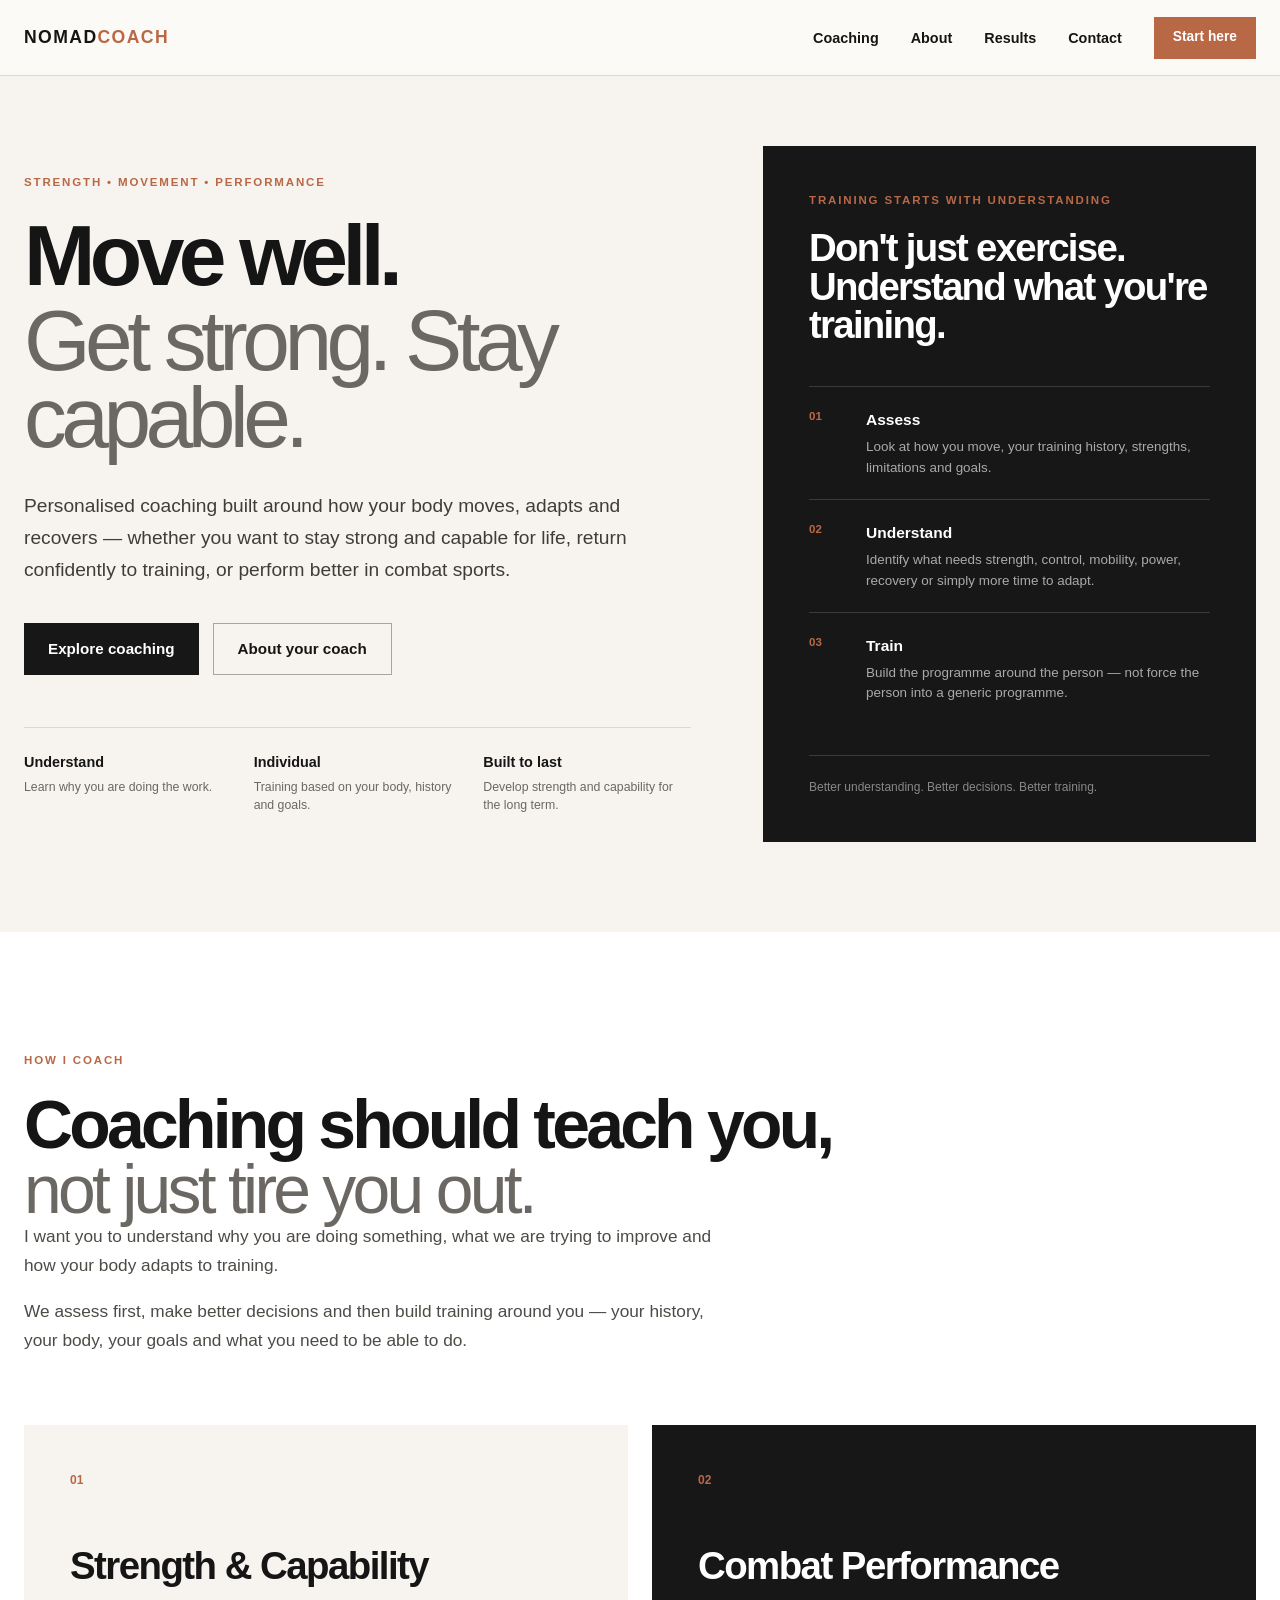
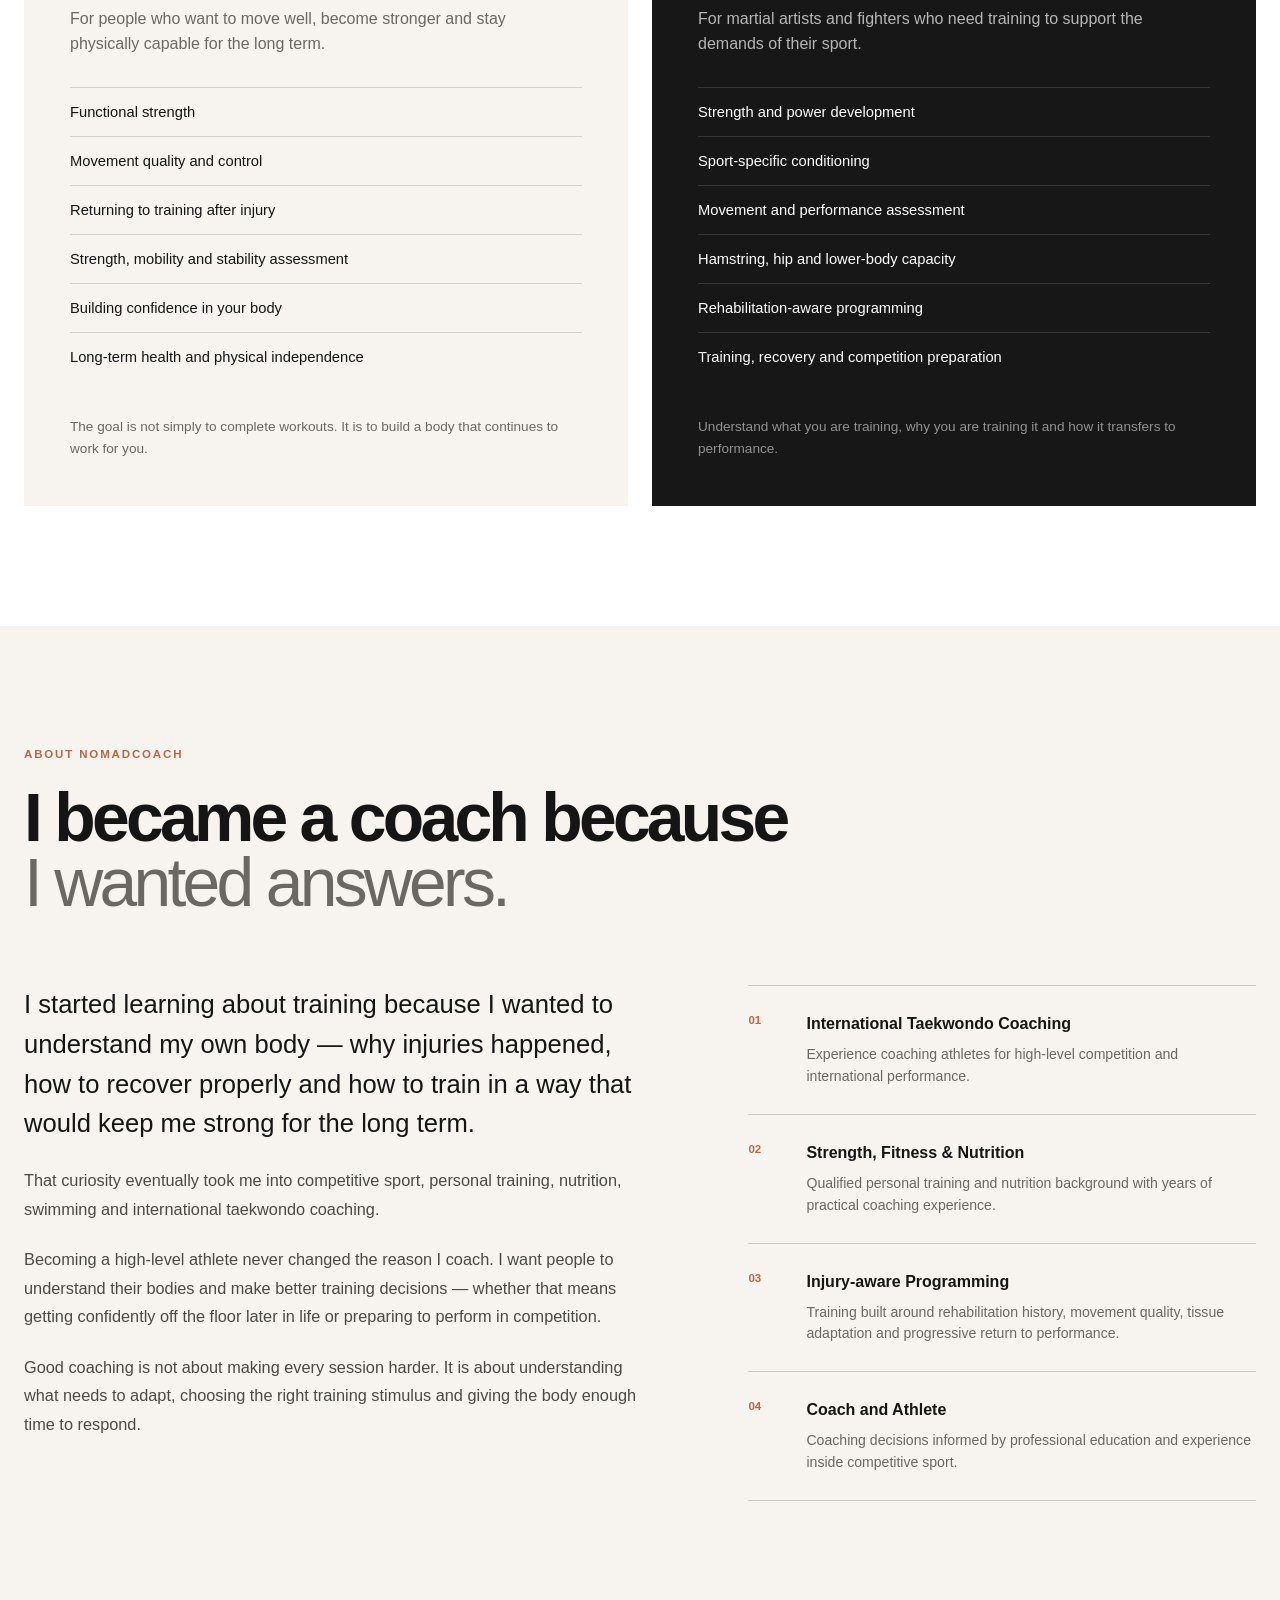
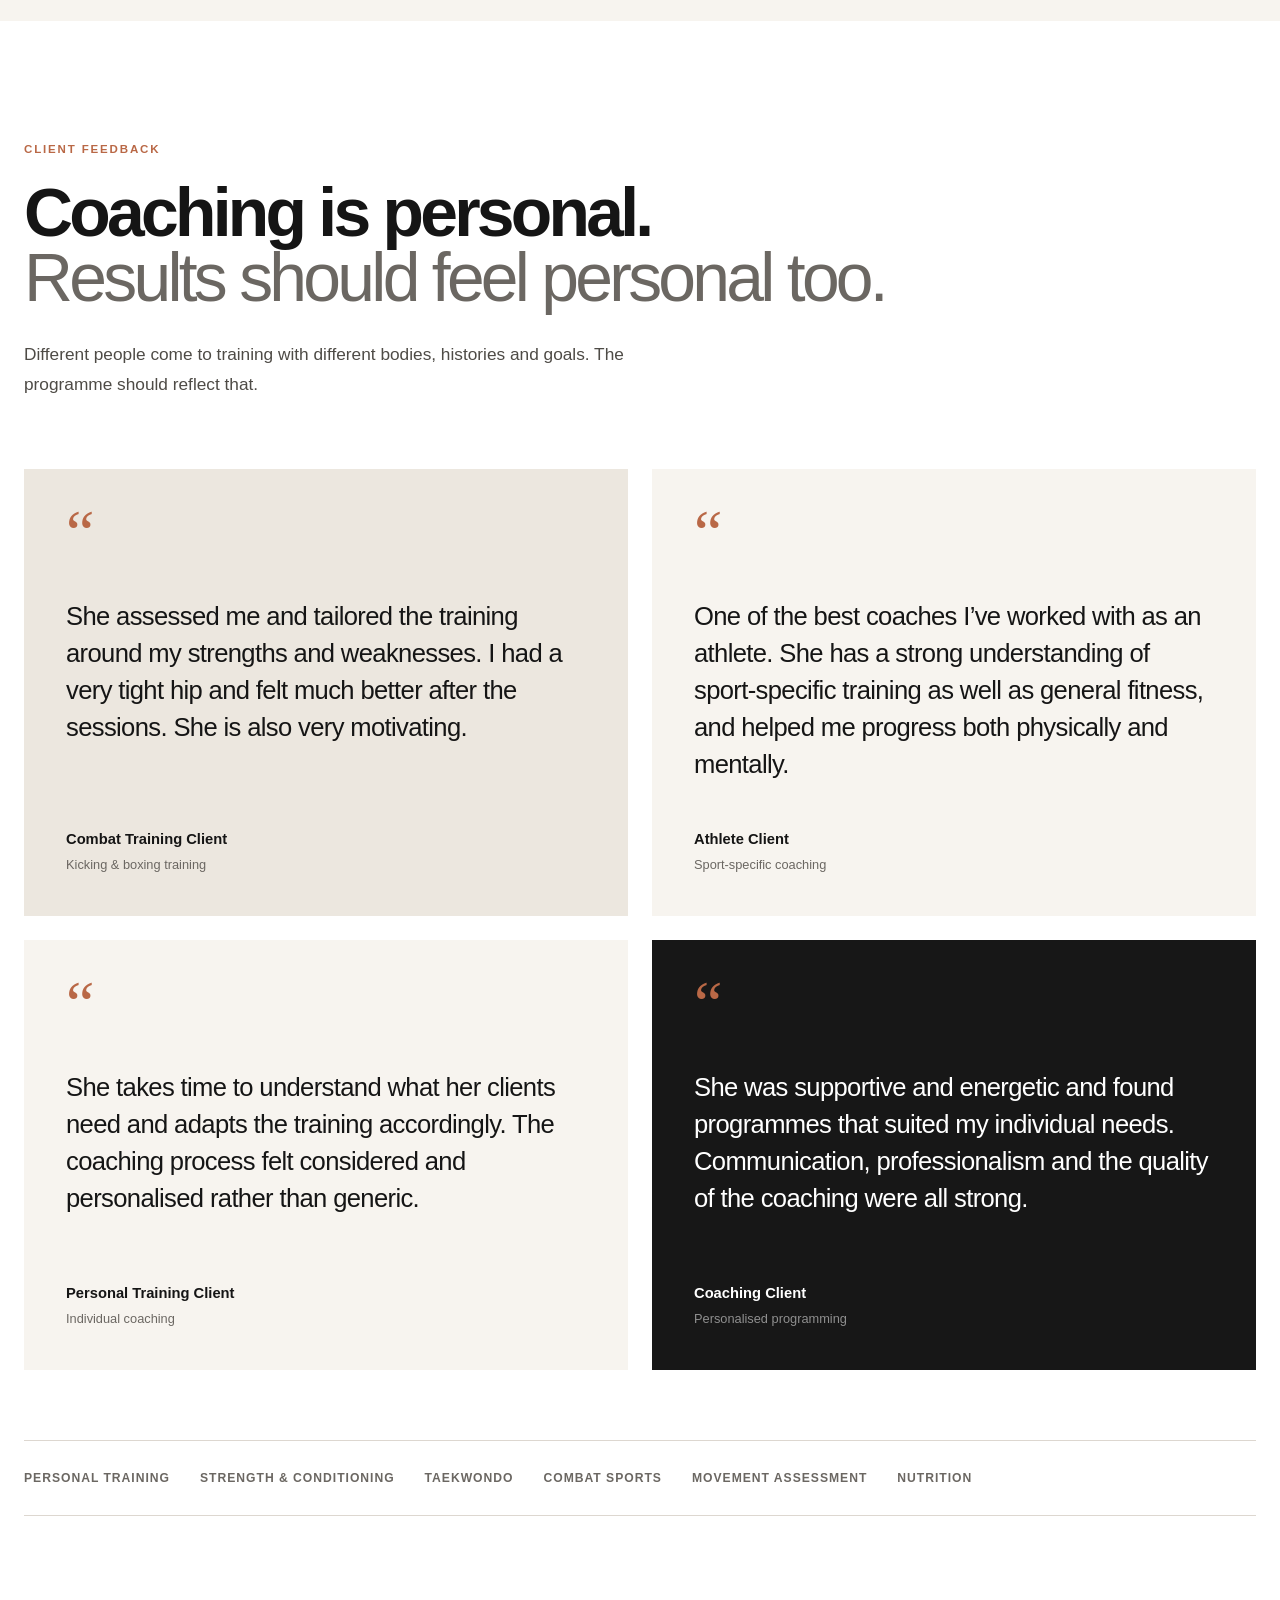
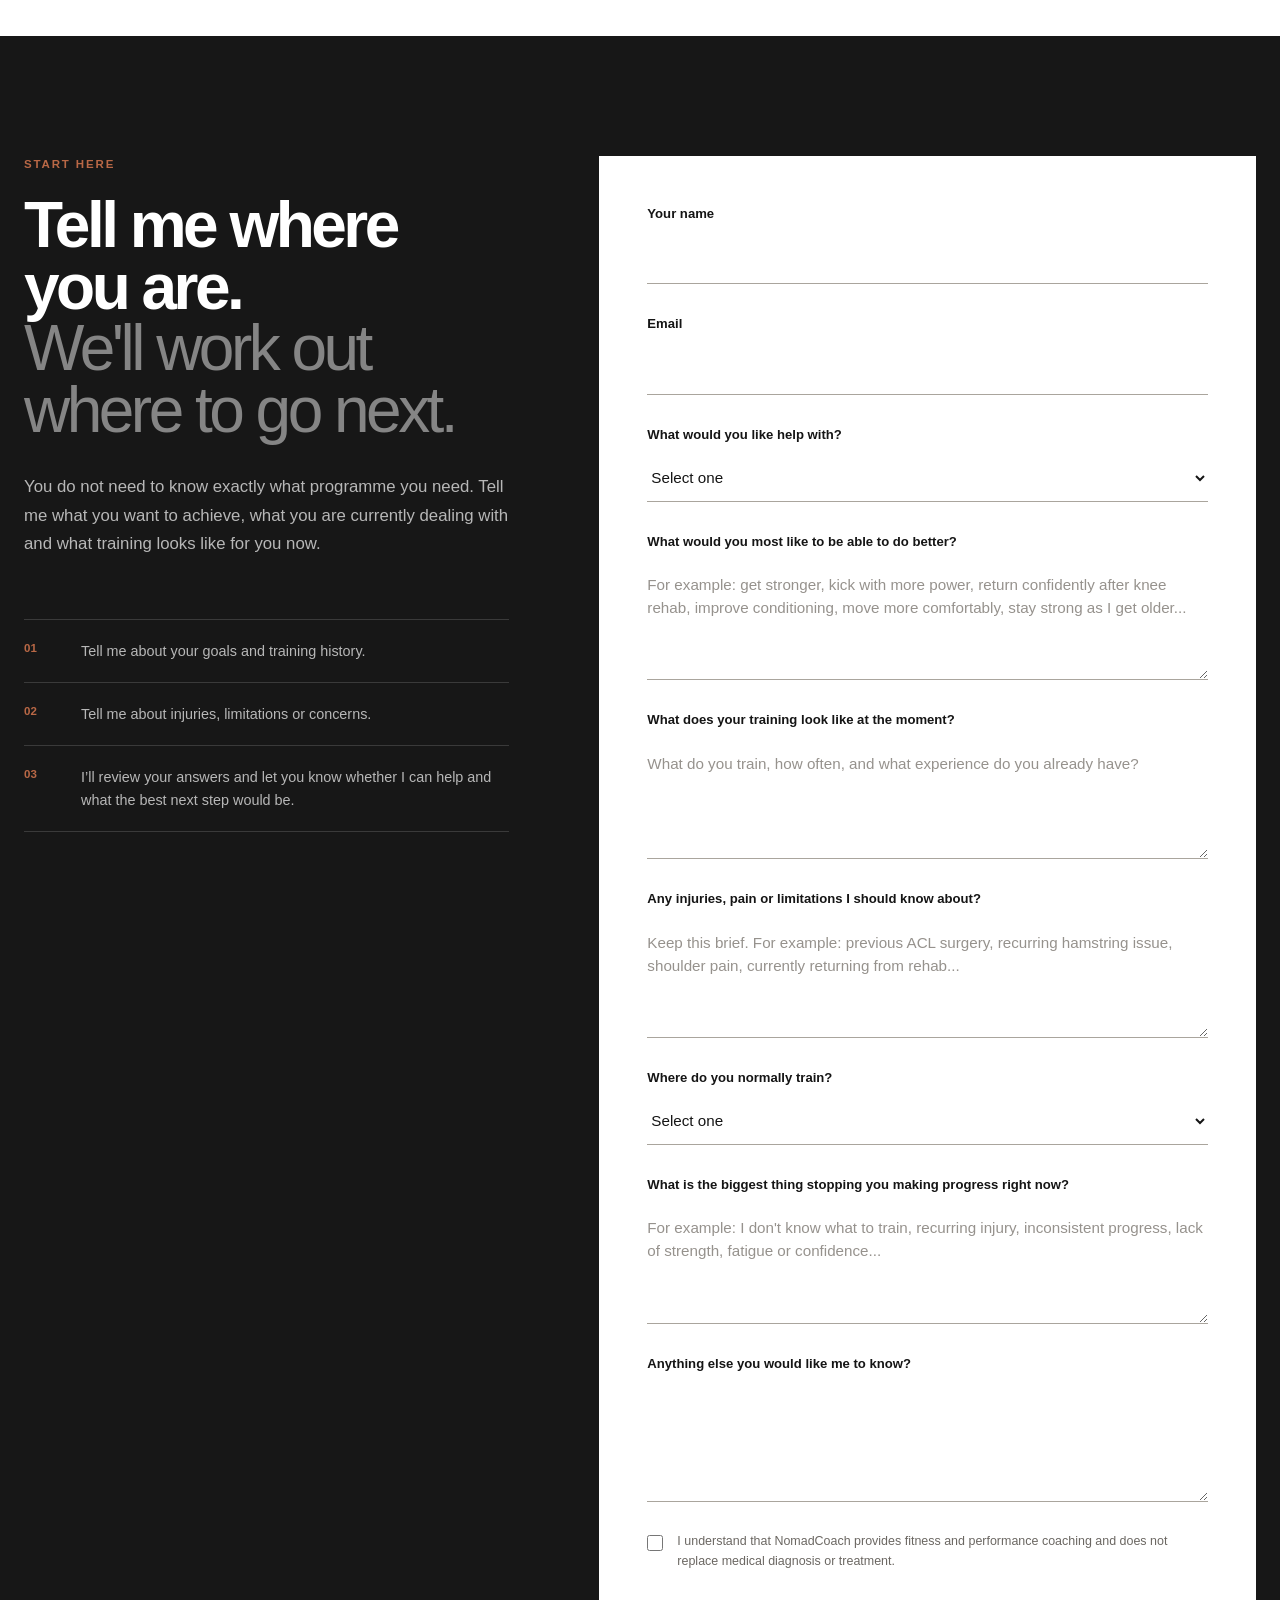
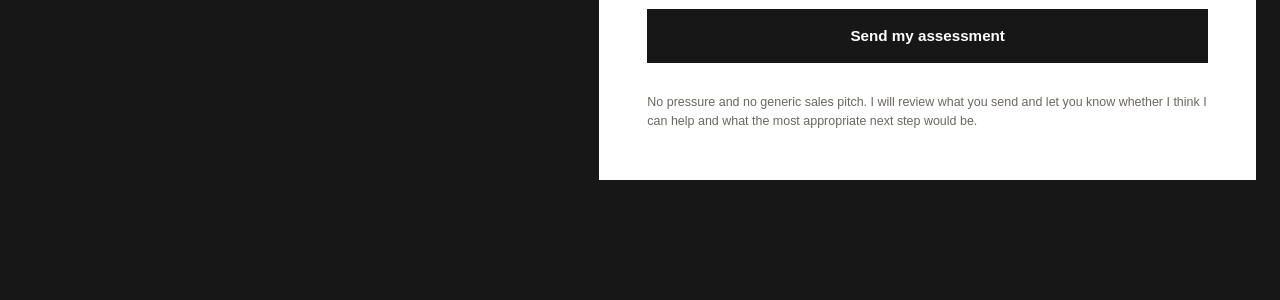
==== index.html @ 5a4c5561 "Update index.html" ====
<!DOCTYPE html>
<html lang="en">

<head>
  <meta charset="UTF-8">

  <meta
    name="viewport"
    content="width=device-width, initial-scale=1.0"
  >

  <title>
    NomadCoach | Strength, Movement & Performance Coaching
  </title>

  <meta
    name="description"
    content="Personalised strength, movement and performance coaching for long-term physical capability, return to training and combat-sport performance."
  >

 <link rel="stylesheet" href="./style.css?v=7">
</head>


<body>

  <!-- ========================================
       HEADER
  ========================================= -->

  <header class="site-header">

  <a class="logo" href="#">
    NOMAD<span>COACH</span>
  </a>

  <nav class="desktop-nav" id="site-nav">
    <a href="#coaching">Coaching</a>
    <a href="#about">About</a>
    <a href="#results">Results</a>
    <a href="#contact">Contact</a>
  </nav>

  <button
    class="mobile-menu-button"
    type="button"
    aria-label="Open navigation"
    aria-expanded="false"
    aria-controls="site-nav"
  >
    <span></span>
    <span></span>
    <span></span>
  </button>

  <a class="header-cta" href="#contact">
    Start here
  </a>

</header>


  <main>

    <!-- ========================================
         HERO
    ========================================= -->

    <section class="hero">

      <div class="hero-copy">

        <p class="eyebrow">
          STRENGTH • MOVEMENT • PERFORMANCE
        </p>

        <h1>
          Move well.
          <span>Get strong. Stay capable.</span>
        </h1>

        <p class="hero-text">
          Personalised coaching built around how your body moves,
          adapts and recovers — whether you want to stay strong and
          capable for life, return confidently to training, or perform
          better in combat sports.
        </p>

        <div class="hero-buttons">

          <a
            class="button primary"
            href="#coaching"
          >
            Explore coaching
          </a>

          <a
            class="button secondary"
            href="#about"
          >
            About your coach
          </a>

        </div>


        <div class="hero-proof">

          <div>
            <strong>Understand</strong>
            <span>Learn why you are doing the work.</span>
          </div>

          <div>
            <strong>Individual</strong>
            <span>Training based on your body, history and goals.</span>
          </div>

          <div>
            <strong>Built to last</strong>
            <span>Develop strength and capability for the long term.</span>
          </div>

        </div>

      </div>


      <aside class="hero-panel">

        <p class="panel-label">
          TRAINING STARTS WITH UNDERSTANDING
        </p>

        <h2>
          Don't just exercise.
          Understand what you're training.
        </h2>


        <div class="system-item">

          <span>01</span>

          <div>
            <strong>Assess</strong>

            <p>
              Look at how you move, your training history,
              strengths, limitations and goals.
            </p>
          </div>

        </div>


        <div class="system-item">

          <span>02</span>

          <div>
            <strong>Understand</strong>

            <p>
              Identify what needs strength, control, mobility,
              power, recovery or simply more time to adapt.
            </p>
          </div>

        </div>


        <div class="system-item">

          <span>03</span>

          <div>
            <strong>Train</strong>

            <p>
              Build the programme around the person —
              not force the person into a generic programme.
            </p>
          </div>

        </div>


        <div class="panel-footer">
          Better understanding. Better decisions. Better training.
        </div>

      </aside>

    </section>


    <!-- ========================================
         COACHING
    ========================================= -->

    <section
      class="coaching-section"
      id="coaching"
    >

      <div class="section-intro">

        <p class="section-label">
          HOW I COACH
        </p>

        <h2>
          Coaching should teach you,
          <span>not just tire you out.</span>
        </h2>

        <p>
          I want you to understand why you are doing something,
          what we are trying to improve and how your body adapts
          to training.
        </p>

        <p>
          We assess first, make better decisions and then build
          training around you — your history, your body, your
          goals and what you need to be able to do.
        </p>

      </div>


      <div class="coaching-paths">

        <!-- Strength & Capability -->

        <article class="coaching-card">

          <p class="card-number">
            01
          </p>

          <h3>
            Strength & Capability
          </h3>

          <p class="card-intro">
            For people who want to move well, become stronger
            and stay physically capable for the long term.
          </p>

          <ul>
            <li>Functional strength</li>
            <li>Movement quality and control</li>
            <li>Returning to training after injury</li>
            <li>Strength, mobility and stability assessment</li>
            <li>Building confidence in your body</li>
            <li>Long-term health and physical independence</li>
          </ul>

          <p class="card-note">
            The goal is not simply to complete workouts.
            It is to build a body that continues to work for you.
          </p>

        </article>


        <!-- Combat Performance -->

        <article class="coaching-card coaching-card-dark">

          <p class="card-number">
            02
          </p>

          <h3>
            Combat Performance
          </h3>

          <p class="card-intro">
            For martial artists and fighters who need training
            to support the demands of their sport.
          </p>

          <ul>
            <li>Strength and power development</li>
            <li>Sport-specific conditioning</li>
            <li>Movement and performance assessment</li>
            <li>Hamstring, hip and lower-body capacity</li>
            <li>Rehabilitation-aware programming</li>
            <li>Training, recovery and competition preparation</li>
          </ul>

          <p class="card-note">
            Understand what you are training, why you are
            training it and how it transfers to performance.
          </p>

        </article>

      </div>

    </section>


    <!-- ========================================
         ABOUT
    ========================================= -->

    <section
      class="about-section"
      id="about"
    >

      <div class="about-heading">

        <p class="section-label">
          ABOUT NOMADCOACH
        </p>

        <h2>
          I became a coach because
          <span>I wanted answers.</span>
        </h2>

      </div>


      <div class="about-grid">

        <div class="about-story">

          <p class="about-lead">
            I started learning about training because I wanted
            to understand my own body — why injuries happened,
            how to recover properly and how to train in a way
            that would keep me strong for the long term.
          </p>

          <p>
            That curiosity eventually took me into competitive
            sport, personal training, nutrition, swimming and
            international taekwondo coaching.
          </p>

          <p>
            Becoming a high-level athlete never changed the
            reason I coach. I want people to understand their
            bodies and make better training decisions — whether
            that means getting confidently off the floor later
            in life or preparing to perform in competition.
          </p>

          <p>
            Good coaching is not about making every session
            harder. It is about understanding what needs to
            adapt, choosing the right training stimulus and
            giving the body enough time to respond.
          </p>

        </div>


        <div class="credibility">

          <div class="credential">

            <span>01</span>

            <div>
              <strong>International Taekwondo Coaching</strong>

              <p>
                Experience coaching athletes for high-level
                competition and international performance.
              </p>
            </div>

          </div>


          <div class="credential">

            <span>02</span>

            <div>
              <strong>Strength, Fitness & Nutrition</strong>

              <p>
                Qualified personal training and nutrition
                background with years of practical coaching
                experience.
              </p>
            </div>

          </div>


          <div class="credential">

            <span>03</span>

            <div>
              <strong>Injury-aware Programming</strong>

              <p>
                Training built around rehabilitation history,
                movement quality, tissue adaptation and
                progressive return to performance.
              </p>
            </div>

          </div>


          <div class="credential">

            <span>04</span>

            <div>
              <strong>Coach and Athlete</strong>

              <p>
                Coaching decisions informed by professional
                education and experience inside competitive
                sport.
              </p>
            </div>

          </div>

        </div>

      </div>

    </section>


    <!-- ========================================
         RESULTS
    ========================================= -->

    <section
      class="results-section"
      id="results"
    >

      <div class="results-heading">

        <p class="section-label">
          CLIENT FEEDBACK
        </p>

        <h2>
          Coaching is personal.
          <span>Results should feel personal too.</span>
        </h2>

        <p class="results-intro">
          Different people come to training with different bodies,
          histories and goals. The programme should reflect that.
        </p>

      </div>


      <div class="testimonial-grid">

        <article class="testimonial-card testimonial-featured">

          <div class="testimonial-mark">
            “
          </div>

          <blockquote>
            She assessed me and tailored the training around my
            strengths and weaknesses. I had a very tight hip and
            felt much better after the sessions. She is also very
            motivating.
          </blockquote>

          <div class="testimonial-meta">
            <strong>Combat Training Client</strong>
            <span>Kicking & boxing training</span>
          </div>

        </article>


        <article class="testimonial-card">

          <div class="testimonial-mark">
            “
          </div>

          <blockquote>
            One of the best coaches I’ve worked with as an athlete.
            She has a strong understanding of sport-specific training
            as well as general fitness, and helped me progress both
            physically and mentally.
          </blockquote>

          <div class="testimonial-meta">
            <strong>Athlete Client</strong>
            <span>Sport-specific coaching</span>
          </div>

        </article>


        <article class="testimonial-card">

          <div class="testimonial-mark">
            “
          </div>

          <blockquote>
            She takes time to understand what her clients need and
            adapts the training accordingly. The coaching process felt
            considered and personalised rather than generic.
          </blockquote>

          <div class="testimonial-meta">
            <strong>Personal Training Client</strong>
            <span>Individual coaching</span>
          </div>

        </article>


        <article class="testimonial-card testimonial-dark">

          <div class="testimonial-mark">
            “
          </div>

          <blockquote>
            She was supportive and energetic and found programmes
            that suited my individual needs. Communication,
            professionalism and the quality of the coaching were
            all strong.
          </blockquote>

          <div class="testimonial-meta">
            <strong>Coaching Client</strong>
            <span>Personalised programming</span>
          </div>

        </article>

      </div>


      <div class="experience-strip">
        <span>Personal Training</span>
        <span>Strength & Conditioning</span>
        <span>Taekwondo</span>
        <span>Combat Sports</span>
        <span>Movement Assessment</span>
        <span>Nutrition</span>
      </div>

    </section>


    <!-- ========================================
         START HERE / ASSESSMENT
    ========================================= -->

    <section
      class="contact-section"
      id="contact"
    >

      <!-- LEFT SIDE -->

      <div class="contact-intro">

        <p class="section-label">
          START HERE
        </p>

        <h2>
          Tell me where you are.
          <span>We'll work out where to go next.</span>
        </h2>

        <p class="contact-lead">
          You do not need to know exactly what programme you need.
          Tell me what you want to achieve, what you are currently
          dealing with and what training looks like for you now.
        </p>


        <div class="contact-points">

          <div>
            <span>01</span>

            <p>
              Tell me about your goals and training history.
            </p>
          </div>

          <div>
            <span>02</span>

            <p>
              Tell me about injuries, limitations or concerns.
            </p>
          </div>

          <div>
            <span>03</span>

            <p>
              I’ll review your answers and let you know whether
              I can help and what the best next step would be.
            </p>
          </div>

        </div>

      </div>


      <!-- RIGHT SIDE / FORM -->

      <div class="assessment-panel">

        <form
          class="assessment-form"
          action="https://formspree.io/f/xwlkendp"
          method="POST"
        >

         <input
  type="hidden"
  name="subject"
  value="New NomadCoach Coaching Enquiry"
>


          <div class="form-group">

            <label for="name">
              Your name
            </label>

            <input
              type="text"
              id="name"
              name="name"
              autocomplete="name"
              required
            >

          </div>


          <div class="form-group">

            <label for="email">
              Email
            </label>

            <input
              type="email"
              id="email"
              name="email"
              autocomplete="email"
              required
            >

          </div>


          <div class="form-group">

            <label for="coaching-type">
              What would you like help with?
            </label>

            <select
              id="coaching-type"
              name="coaching_type"
              required
            >

              <option
                value=""
                disabled
                selected
              >
                Select one
              </option>

              <option value="strength-capability">
                Strength, movement & long-term capability
              </option>

              <option value="return-to-training">
                Returning to training after injury
              </option>

              <option value="combat-performance">
                Combat-sport performance
              </option>

              <option value="strength-power-assessment">
                Strength / power / movement assessment
              </option>

              <option value="general-fitness">
                General fitness & conditioning
              </option>

              <option value="not-sure">
                I'm not sure yet
              </option>

            </select>

          </div>


          <div class="form-group">

            <label for="goal">
              What would you most like to be able to do better?
            </label>

            <textarea
              id="goal"
              name="main_goal"
              rows="4"
              placeholder="For example: get stronger, kick with more power, return confidently after knee rehab, improve conditioning, move more comfortably, stay strong as I get older..."
              required
            ></textarea>

          </div>


          <div class="form-group">

            <label for="training">
              What does your training look like at the moment?
            </label>

            <textarea
              id="training"
              name="current_training"
              rows="4"
              placeholder="What do you train, how often, and what experience do you already have?"
            ></textarea>

          </div>


          <div class="form-group">

            <label for="limitations">
              Any injuries, pain or limitations I should know about?
            </label>

            <textarea
              id="limitations"
              name="injuries_or_limitations"
              rows="4"
              placeholder="Keep this brief. For example: previous ACL surgery, recurring hamstring issue, shoulder pain, currently returning from rehab..."
            ></textarea>

          </div>


          <div class="form-group">

            <label for="equipment">
              Where do you normally train?
            </label>

            <select
              id="equipment"
              name="training_access"
            >

              <option
                value=""
                selected
              >
                Select one
              </option>

              <option value="full-gym">
                Full gym
              </option>

              <option value="home-equipment">
                Home with some equipment
              </option>

              <option value="minimal-equipment">
                Minimal equipment
              </option>

              <option value="martial-arts-gym">
                Martial arts / combat-sport gym
              </option>

              <option value="mixed">
                A mixture
              </option>

            </select>

          </div>


          <div class="form-group">

            <label for="challenge">
              What is the biggest thing stopping you making progress right now?
            </label>

            <textarea
              id="challenge"
              name="biggest_challenge"
              rows="4"
              placeholder="For example: I don't know what to train, recurring injury, inconsistent progress, lack of strength, fatigue or confidence..."
            ></textarea>

          </div>


          <div class="form-group">

            <label for="message">
              Anything else you would like me to know?
            </label>

            <textarea
              id="message"
              name="additional_information"
              rows="4"
            ></textarea>

          </div>


          <div class="form-consent">

            <input
              type="checkbox"
              id="consent"
              name="consent"
              value="yes"
              required
            >

            <label for="consent">
              I understand that NomadCoach provides fitness and
              performance coaching and does not replace medical
              diagnosis or treatment.
            </label>

          </div>


          <button
            class="form-submit"
            type="submit"
          >
            Send my assessment
          </button>


          <p class="form-note">
            No pressure and no generic sales pitch. I will review what
            you send and let you know whether I think I can help and
            what the most appropriate next step would be.
          </p>

        </form>

      </div>

    </section>

   </main>


  <!-- ========================================
       MOBILE NAVIGATION
  ========================================= -->

  <script>
    const menuButton = document.querySelector(".mobile-menu-button");
    const siteNav = document.querySelector("#site-nav");
    const navLinks = siteNav.querySelectorAll("a");

    menuButton.addEventListener("click", () => {
      const isOpen = siteNav.classList.toggle("open");

      menuButton.classList.toggle("open", isOpen);
      menuButton.setAttribute("aria-expanded", isOpen);

      menuButton.setAttribute(
        "aria-label",
        isOpen ? "Close navigation" : "Open navigation"
      );
    });

    navLinks.forEach((link) => {
      link.addEventListener("click", () => {
        siteNav.classList.remove("open");
        menuButton.classList.remove("open");

        menuButton.setAttribute("aria-expanded", "false");
        menuButton.setAttribute("aria-label", "Open navigation");
      });
    });
  </script>

</body>

</html>
---- style.css ----
/* =========================================================
   NOMADCOACH
========================================================= */


/* =========================================================
   RESET / VARIABLES
========================================================= */

*,
*::before,
*::after {
  box-sizing: border-box;
}

html {
  scroll-behavior: smooth;
}

:root {
  --background: #F7F4EF;
  --surface: #FFFFFF;

  --text: #151515;
  --muted: #6B6762;

  --dark: #171717;

  --accent: #B96846;

  --line: #DDD7D0;
  --line-dark: #3A3A3A;

  --page-width: 1240px;
}

body {
  margin: 0;

  font-family:
    -apple-system,
    BlinkMacSystemFont,
    "Segoe UI",
    Helvetica,
    Arial,
    sans-serif;

  background: var(--background);
  color: var(--text);

  line-height: 1.5;

  overflow-x: hidden;
}

a {
  color: inherit;
}

a:focus-visible,
button:focus-visible,
input:focus-visible,
select:focus-visible,
textarea:focus-visible {
  outline: 2px solid var(--accent);
  outline-offset: 3px;
}


/* =========================================================
   HEADER
========================================================= */

.site-header {
  position: sticky;
  top: 0;
  z-index: 1000;

  width: 100%;
  min-height: 76px;

  margin: 0;

  padding-left: max(24px, calc((100% - var(--page-width)) / 2));
  padding-right: max(24px, calc((100% - var(--page-width)) / 2));

  display: flex;
  align-items: center;

  gap: 32px;

  background: rgba(252, 250, 247, 0.96);

  border-bottom: 1px solid var(--line);

  backdrop-filter: blur(14px);
  -webkit-backdrop-filter: blur(14px);
}


/* LOGO */

.logo {
  flex-shrink: 0;

  color: var(--text);

  text-decoration: none;

  font-size: 1.1rem;
  font-weight: 800;

  letter-spacing: 0.08em;
}

.logo span {
  color: var(--accent);
}


/* DESKTOP NAVIGATION */

.desktop-nav {
  margin-left: auto;

  display: flex;
  align-items: center;

  gap: 32px;
}

.desktop-nav a {
  position: relative;

  padding: 27px 0 24px;

  text-decoration: none;

  font-size: 0.9rem;
  font-weight: 600;

  transition: color 0.2s ease;
}

.desktop-nav a::after {
  content: "";

  position: absolute;

  left: 0;
  bottom: 18px;

  width: 0;
  height: 2px;

  background: var(--accent);

  transition: width 0.2s ease;
}

.desktop-nav a:hover {
  color: var(--accent);
}

.desktop-nav a:hover::after {
  width: 100%;
}


/* HEADER CTA */

.header-cta {
  flex-shrink: 0;

  min-height: 42px;

  padding: 0 19px;

  display: inline-flex;
  align-items: center;
  justify-content: center;

  background: var(--accent);
  color: #FFFFFF;

  text-decoration: none;

  font-size: 0.86rem;
  font-weight: 700;

  transition:
    background 0.2s ease,
    transform 0.2s ease;
}

.header-cta:hover {
  background: var(--dark);
  transform: translateY(-1px);
}


/* =========================================================
   MOBILE MENU BUTTON
========================================================= */

.mobile-menu-button {
  display: none;

  width: 42px;
  height: 42px;

  padding: 9px;

  border: 1px solid var(--line);

  background: transparent;

  cursor: pointer;
}

.mobile-menu-button span {
  display: block;

  width: 100%;
  height: 2px;

  margin: 5px 0;

  background: var(--text);

  transition:
    transform 0.2s ease,
    opacity 0.2s ease;
}

.mobile-menu-button.open span:nth-child(1) {
  transform: translateY(7px) rotate(45deg);
}

.mobile-menu-button.open span:nth-child(2) {
  opacity: 0;
}

.mobile-menu-button.open span:nth-child(3) {
  transform: translateY(-7px) rotate(-45deg);
}


/* =========================================================
   HERO
========================================================= */

.hero {
  width: min(var(--page-width), calc(100% - 48px));

  min-height: calc(100vh - 76px);

  margin: 0 auto;

  padding: 70px 0 90px;

  display: grid;

  grid-template-columns:
    minmax(0, 1.15fr)
    minmax(400px, 0.85fr);

  gap: 72px;

  align-items: center;
}

.hero-copy {
  min-width: 0;
  max-width: 720px;
}

.eyebrow,
.section-label,
.panel-label {
  color: var(--accent);

  font-size: 0.72rem;
  font-weight: 800;

  letter-spacing: 0.16em;
}

.eyebrow {
  margin: 0 0 26px;
}

.hero h1 {
  margin: 0;

  max-width: 800px;

  font-size: clamp(3.8rem, 6.7vw, 7rem);

  line-height: 0.9;

  letter-spacing: -0.065em;

  font-weight: 760;
}

.hero h1 span {
  display: block;

  margin-top: 8px;

  color: var(--muted);

  font-weight: 430;
}

.hero-text {
  max-width: 650px;

  margin: 34px 0 0;

  color: #3F3D39;

  font-size: clamp(1.05rem, 1.5vw, 1.25rem);

  line-height: 1.65;
}

.hero-buttons {
  margin-top: 38px;

  display: flex;
  flex-wrap: wrap;

  gap: 14px;
}

.button {
  min-height: 52px;

  padding: 0 24px;

  display: inline-flex;
  align-items: center;
  justify-content: center;

  text-decoration: none;

  font-size: 0.95rem;
  font-weight: 700;

  transition: transform 0.2s ease;
}

.button:hover {
  transform: translateY(-2px);
}

.button.primary {
  background: var(--dark);
  color: #FFFFFF;
}

.button.secondary {
  border: 1px solid #AAA59D;

  background: transparent;
}

.hero-proof {
  width: 100%;

  margin-top: 52px;
  padding-top: 24px;

  border-top: 1px solid var(--line);

  display: grid;

  grid-template-columns: repeat(3, minmax(0, 1fr));

  gap: 22px;
}

.hero-proof div {
  display: flex;
  flex-direction: column;

  gap: 5px;
}

.hero-proof strong {
  font-size: 0.9rem;
}

.hero-proof span {
  color: var(--muted);

  font-size: 0.77rem;

  line-height: 1.45;
}


/* =========================================================
   HERO PANEL
========================================================= */

.hero-panel {
  width: 100%;
  max-width: 500px;

  min-height: 580px;

  justify-self: end;

  padding: 46px;

  background: var(--dark);
  color: #FFFFFF;

  display: flex;
  flex-direction: column;
  justify-content: center;
}

.panel-label {
  margin: 0 0 20px;
}

.hero-panel h2 {
  max-width: 400px;

  margin: 0 0 42px;

  font-size: clamp(2rem, 3vw, 3.2rem);

  line-height: 1;

  letter-spacing: -0.045em;
}

.system-item {
  padding: 21px 0;

  border-top: 1px solid var(--line-dark);

  display: grid;

  grid-template-columns: 42px 1fr;

  gap: 15px;
}

.system-item > span {
  color: var(--accent);

  font-size: 0.72rem;
  font-weight: 800;
}

.system-item strong {
  display: block;

  margin-bottom: 5px;

  font-size: 0.97rem;
}

.system-item p {
  margin: 0;

  color: #AAAAAA;

  font-size: 0.84rem;

  line-height: 1.55;
}

.panel-footer {
  margin-top: 30px;
  padding-top: 22px;

  border-top: 1px solid var(--line-dark);

  color: #888888;

  font-size: 0.75rem;

  line-height: 1.5;
}


/* =========================================================
   GENERIC SECTION TYPOGRAPHY
========================================================= */

.section-label {
  margin: 0 0 22px;
}

.section-intro {
  max-width: 820px;

  margin-bottom: 70px;
}

.section-intro h2,
.results-heading h2,
.about-heading h2 {
  margin: 0;

  font-size: clamp(3rem, 5.3vw, 5.7rem);

  line-height: 0.96;

  letter-spacing: -0.055em;
}

.section-intro h2 span,
.results-heading h2 span,
.about-heading h2 span {
  display: block;

  color: var(--muted);

  font-weight: 430;
}


/* =========================================================
   COACHING
========================================================= */

.coaching-section {
  padding:
    120px
    max(24px, calc((100% - var(--page-width)) / 2));

  background: var(--surface);
}

.section-intro > p:not(.section-label) {
  max-width: 700px;

  margin: 0 0 16px;

  color: #4E4B46;

  font-size: 1.08rem;

  line-height: 1.7;
}

.coaching-paths {
  display: grid;

  grid-template-columns: repeat(2, minmax(0, 1fr));

  gap: 24px;
}

.coaching-card {
  min-height: 570px;

  padding: 46px;

  background: var(--background);

  display: flex;
  flex-direction: column;
}

.coaching-card-dark {
  background: var(--dark);
  color: #FFFFFF;
}

.card-number {
  margin: 0 0 58px;

  color: var(--accent);

  font-size: 0.75rem;
  font-weight: 800;
}

.coaching-card h3 {
  margin: 0 0 20px;

  font-size: clamp(2rem, 3vw, 3.2rem);

  line-height: 1;

  letter-spacing: -0.04em;
}

.card-intro {
  max-width: 500px;

  margin: 0 0 30px;

  color: var(--muted);

  font-size: 1rem;

  line-height: 1.6;
}

.coaching-card-dark .card-intro {
  color: #B7B7B7;
}

.coaching-card ul {
  margin: 0;
  padding: 0;

  list-style: none;
}

.coaching-card li {
  padding: 13px 0;

  border-top: 1px solid #D5D0C8;

  font-size: 0.92rem;
}

.coaching-card-dark li {
  border-color: #373737;
}

.card-note {
  margin: auto 0 0;

  padding-top: 35px;

  color: var(--muted);

  font-size: 0.85rem;

  line-height: 1.6;
}

.coaching-card-dark .card-note {
  color: #929292;
}


/* =========================================================
   ABOUT
========================================================= */

.about-section {
  padding:
    120px
    max(24px, calc((100% - var(--page-width)) / 2));

  background: var(--background);
}

.about-heading {
  max-width: 900px;

  margin-bottom: 70px;
}

.about-grid {
  display: grid;

  grid-template-columns:
    minmax(0, 1fr)
    minmax(360px, 0.8fr);

  gap: 90px;

  align-items: start;
}

.about-story {
  max-width: 690px;
}

.about-story p {
  margin: 0 0 22px;

  color: #4B4945;

  font-size: 1.02rem;

  line-height: 1.75;
}

.about-story .about-lead {
  color: var(--text);

  font-size: clamp(1.3rem, 2vw, 1.65rem);

  line-height: 1.55;
}

.credibility {
  border-top: 1px solid #CCC7BF;
}

.credential {
  padding: 26px 0;

  border-bottom: 1px solid #CCC7BF;

  display: grid;

  grid-template-columns: 40px 1fr;

  gap: 18px;
}

.credential > span {
  color: var(--accent);

  font-size: 0.72rem;
  font-weight: 800;
}

.credential strong {
  display: block;

  margin-bottom: 8px;

  font-size: 1rem;
}

.credential p {
  margin: 0;

  color: var(--muted);

  font-size: 0.88rem;

  line-height: 1.55;
}


/* =========================================================
   RESULTS
========================================================= */

.results-section {
  padding:
    120px
    max(24px, calc((100% - var(--page-width)) / 2));

  background: var(--surface);
}

.results-heading {
  max-width: 900px;

  margin-bottom: 70px;
}

.results-intro {
  max-width: 650px;

  margin: 30px 0 0;

  color: #4E4B46;

  font-size: 1.08rem;

  line-height: 1.7;
}

.testimonial-grid {
  display: grid;

  grid-template-columns: repeat(2, minmax(0, 1fr));

  gap: 24px;
}

.testimonial-card {
  min-height: 430px;

  padding: 42px;

  background: var(--background);

  display: flex;
  flex-direction: column;
}

.testimonial-featured {
  background: #ECE7DF;
}

.testimonial-dark {
  background: var(--dark);
  color: #FFFFFF;
}

.testimonial-mark {
  margin-bottom: 42px;

  color: var(--accent);

  font-family: Georgia, serif;

  font-size: 4rem;

  line-height: 0.7;
}

.testimonial-card blockquote {
  max-width: 560px;

  margin: 0;

  font-size: clamp(1.35rem, 2vw, 1.8rem);

  line-height: 1.45;

  letter-spacing: -0.025em;

  font-weight: 500;
}

.testimonial-meta {
  margin-top: auto;
  padding-top: 45px;

  display: flex;
  flex-direction: column;

  gap: 4px;
}

.testimonial-meta strong {
  font-size: 0.92rem;
}

.testimonial-meta span {
  color: var(--muted);

  font-size: 0.8rem;
}

.testimonial-dark .testimonial-meta span {
  color: #8F8F8F;
}

.experience-strip {
  margin-top: 70px;
  padding: 28px 0;

  border-top: 1px solid var(--line);
  border-bottom: 1px solid var(--line);

  display: flex;
  flex-wrap: wrap;

  gap: 14px 30px;
}

.experience-strip span {
  color: var(--muted);

  font-size: 0.76rem;
  font-weight: 700;

  letter-spacing: 0.08em;

  text-transform: uppercase;
}


/* =========================================================
   CONTACT / ASSESSMENT
========================================================= */

.contact-section {
  padding:
    120px
    max(24px, calc((100% - var(--page-width)) / 2));

  background: var(--dark);
  color: #FFFFFF;

  display: grid;

  grid-template-columns:
    minmax(0, 0.85fr)
    minmax(440px, 1.15fr);

  gap: 90px;

  align-items: start;
}

.contact-intro {
  max-width: 600px;

  position: sticky;
  top: 110px;
}

.contact-intro h2 {
  margin: 0;

  font-size: clamp(3rem, 5vw, 5.4rem);

  line-height: 0.96;

  letter-spacing: -0.055em;
}

.contact-intro h2 span {
  display: block;

  color: #858585;

  font-weight: 430;
}

.contact-lead {
  max-width: 570px;

  margin: 32px 0 0;

  color: #B7B7B7;

  font-size: 1.05rem;

  line-height: 1.7;
}

.contact-points {
  margin-top: 60px;

  border-top: 1px solid var(--line-dark);
}

.contact-points div {
  padding: 20px 0;

  border-bottom: 1px solid var(--line-dark);

  display: grid;

  grid-template-columns: 42px 1fr;

  gap: 15px;
}

.contact-points span {
  color: var(--accent);

  font-size: 0.72rem;
  font-weight: 800;
}

.contact-points p {
  margin: 0;

  color: #B7B7B7;

  font-size: 0.9rem;

  line-height: 1.55;
}


/* =========================================================
   FORM
========================================================= */

.assessment-panel {
  padding: 48px;

  background: #FFFFFF;
  color: var(--text);
}

.assessment-form {
  display: grid;

  gap: 30px;
}

.form-group {
  display: flex;
  flex-direction: column;

  gap: 9px;
}

.form-group label {
  font-size: 0.82rem;
  font-weight: 700;
}

.form-group input,
.form-group select,
.form-group textarea {
  width: 100%;

  padding: 14px 0;

  border: 0;
  border-bottom: 1px solid #AAA59D;

  border-radius: 0;

  background: transparent;
  color: var(--text);

  font: inherit;

  font-size: 0.95rem;

  outline: none;
}

.form-group textarea {
  resize: vertical;

  min-height: 100px;
}

.form-group input:focus,
.form-group select:focus,
.form-group textarea:focus {
  border-bottom-color: var(--accent);
}

.form-group textarea::placeholder {
  color: #96928D;
}


/* =========================================================
   CONSENT
========================================================= */

.form-consent {
  display: grid;

  grid-template-columns: 18px 1fr;

  gap: 12px;

  align-items: start;
}

.form-consent input {
  width: 16px;
  height: 16px;

  margin: 3px 0 0;
}

.form-consent label {
  color: var(--muted);

  font-size: 0.78rem;

  line-height: 1.55;
}


/* =========================================================
   SUBMIT BUTTON
========================================================= */

.form-submit {
  min-height: 54px;

  margin-top: 8px;

  border: 0;

  background: var(--dark);
  color: #FFFFFF;

  font: inherit;

  font-size: 0.95rem;
  font-weight: 700;

  cursor: pointer;

  transition:
    background 0.2s ease,
    transform 0.2s ease;
}

.form-submit:hover {
  background: var(--accent);
  transform: translateY(-2px);
}

.form-note {
  margin: 0;

  color: var(--muted);

  font-size: 0.78rem;

  line-height: 1.55;
}


/* =========================================================
   ANCHOR SCROLL POSITION
========================================================= */

#coaching,
#about,
#results,
#contact {
  scroll-margin-top: 100px;
}


/* =========================================================
   TABLET
========================================================= */

@media (max-width: 1000px) {

  .hero {
    min-height: auto;

    grid-template-columns: 1fr;

    gap: 48px;

    padding-top: 60px;
  }

  .hero-copy {
    max-width: 820px;
  }

  .hero-panel {
    max-width: none;

    min-height: auto;

    justify-self: stretch;
  }

  .about-grid {
    grid-template-columns: 1fr;

    gap: 55px;
  }

  .contact-section {
    grid-template-columns: 1fr;

    gap: 60px;
  }

  .contact-intro {
    position: static;
  }

}


/* =========================================================
   MEDIUM / TESTIMONIAL
========================================================= */

@media (max-width: 850px) {

  .testimonial-grid {
    grid-template-columns: 1fr;
  }

}


/* =========================================================
   MOBILE
========================================================= */

@media (max-width: 720px) {

  /* HEADER */

  .site-header {
    width: 100%;
    min-height: 72px;

    padding-left: 18px;
    padding-right: 18px;

    gap: 12px;
  }

  .logo {
    font-size: 0.95rem;
  }

  .mobile-menu-button {
    display: block;

    margin-left: auto;

    flex-shrink: 0;
  }


  /* MOBILE DROPDOWN */

  .desktop-nav {
    position: absolute;

    top: 72px;
    left: 0;
    right: 0;

    margin: 0;

    padding: 8px 18px 18px;

    display: none;
    flex-direction: column;
    align-items: stretch;

    gap: 0;

    background: rgba(252, 250, 247, 0.98);

    border-bottom: 1px solid var(--line);

    backdrop-filter: blur(14px);
    -webkit-backdrop-filter: blur(14px);
  }

  .desktop-nav.open {
    display: flex;
  }

  .desktop-nav a {
    width: 100%;

    padding: 16px 0;

    border-bottom: 1px solid var(--line);

    font-size: 0.95rem;
  }

  .desktop-nav a::after {
    display: none;
  }

  .desktop-nav a:last-child {
    border-bottom: 0;
  }


  /* HEADER CTA */

  .header-cta {
    min-height: 38px;

    padding: 0 14px;

    font-size: 0.78rem;

    white-space: nowrap;
  }


  /* HERO */

  .hero {
    width: calc(100% - 36px);

    padding: 50px 0 70px;

    gap: 42px;
  }

  .eyebrow {
    margin-bottom: 20px;

    font-size: 0.67rem;
  }

  .hero h1 {
    font-size: clamp(3rem, 15vw, 4.8rem);

    line-height: 0.92;
  }

  .hero-text {
    margin-top: 27px;

    font-size: 1rem;
  }

  .hero-buttons {
    flex-direction: column;
  }

  .hero-buttons .button {
    width: 100%;
  }

  .hero-proof {
    margin-top: 42px;

    padding-top: 0;

    grid-template-columns: 1fr;

    gap: 0;
  }

  .hero-proof div {
    padding: 16px 0;

    border-bottom: 1px solid var(--line);
  }

  .hero-panel {
    min-height: auto;

    padding: 34px 26px;
  }

  .hero-panel h2 {
    font-size: 2.3rem;
  }


  /* SECTIONS */

  .coaching-section,
  .about-section,
  .results-section,
  .contact-section {
    padding: 80px 18px;
  }

  .section-intro,
  .about-heading,
  .results-heading {
    margin-bottom: 45px;
  }

  .section-intro h2,
  .about-heading h2,
  .results-heading h2,
  .contact-intro h2 {
    font-size: clamp(2.8rem, 12vw, 4.2rem);
  }


  /* COACHING */

  .coaching-paths {
    grid-template-columns: 1fr;
  }

  .coaching-card {
    min-height: auto;

    padding: 34px 26px;
  }

  .card-number {
    margin-bottom: 40px;
  }

  .card-note {
    margin-top: 35px;
  }


  /* ABOUT */

  .about-grid {
    grid-template-columns: 1fr;

    gap: 48px;
  }

  .about-story .about-lead {
    font-size: 1.25rem;
  }


  /* RESULTS */

  .testimonial-grid {
    grid-template-columns: 1fr;

    gap: 16px;
  }

  .testimonial-card {
    min-height: auto;

    padding: 32px 26px;
  }

  .testimonial-mark {
    margin-bottom: 30px;
  }

  .testimonial-card blockquote {
    font-size: 1.3rem;
  }

  .testimonial-meta {
    margin-top: 45px;
    padding-top: 0;
  }


  /* CONTACT */

  .contact-section {
    gap: 45px;
  }

  .contact-points {
    margin-top: 45px;
  }

  .assessment-panel {
    padding: 32px 24px;
  }

}


/* =========================================================
   SMALL PHONES
========================================================= */

@media (max-width: 420px) {

  .site-header {
    padding-left: 14px;
    padding-right: 14px;

    gap: 8px;
  }

  .logo {
    font-size: 0.85rem;
  }

  .mobile-menu-button {
    width: 38px;
    height: 38px;

    padding: 7px;
  }

  .header-cta {
    min-height: 36px;

    padding: 0 10px;

    font-size: 0.72rem;
  }

  .hero h1 {
    font-size: 3rem;
  }

  .hero-panel h2 {
    font-size: 2rem;
  }

  .coaching-card h3 {
    font-size: 2.2rem;
  }

  .assessment-panel {
    padding: 28px 20px;
  }

}
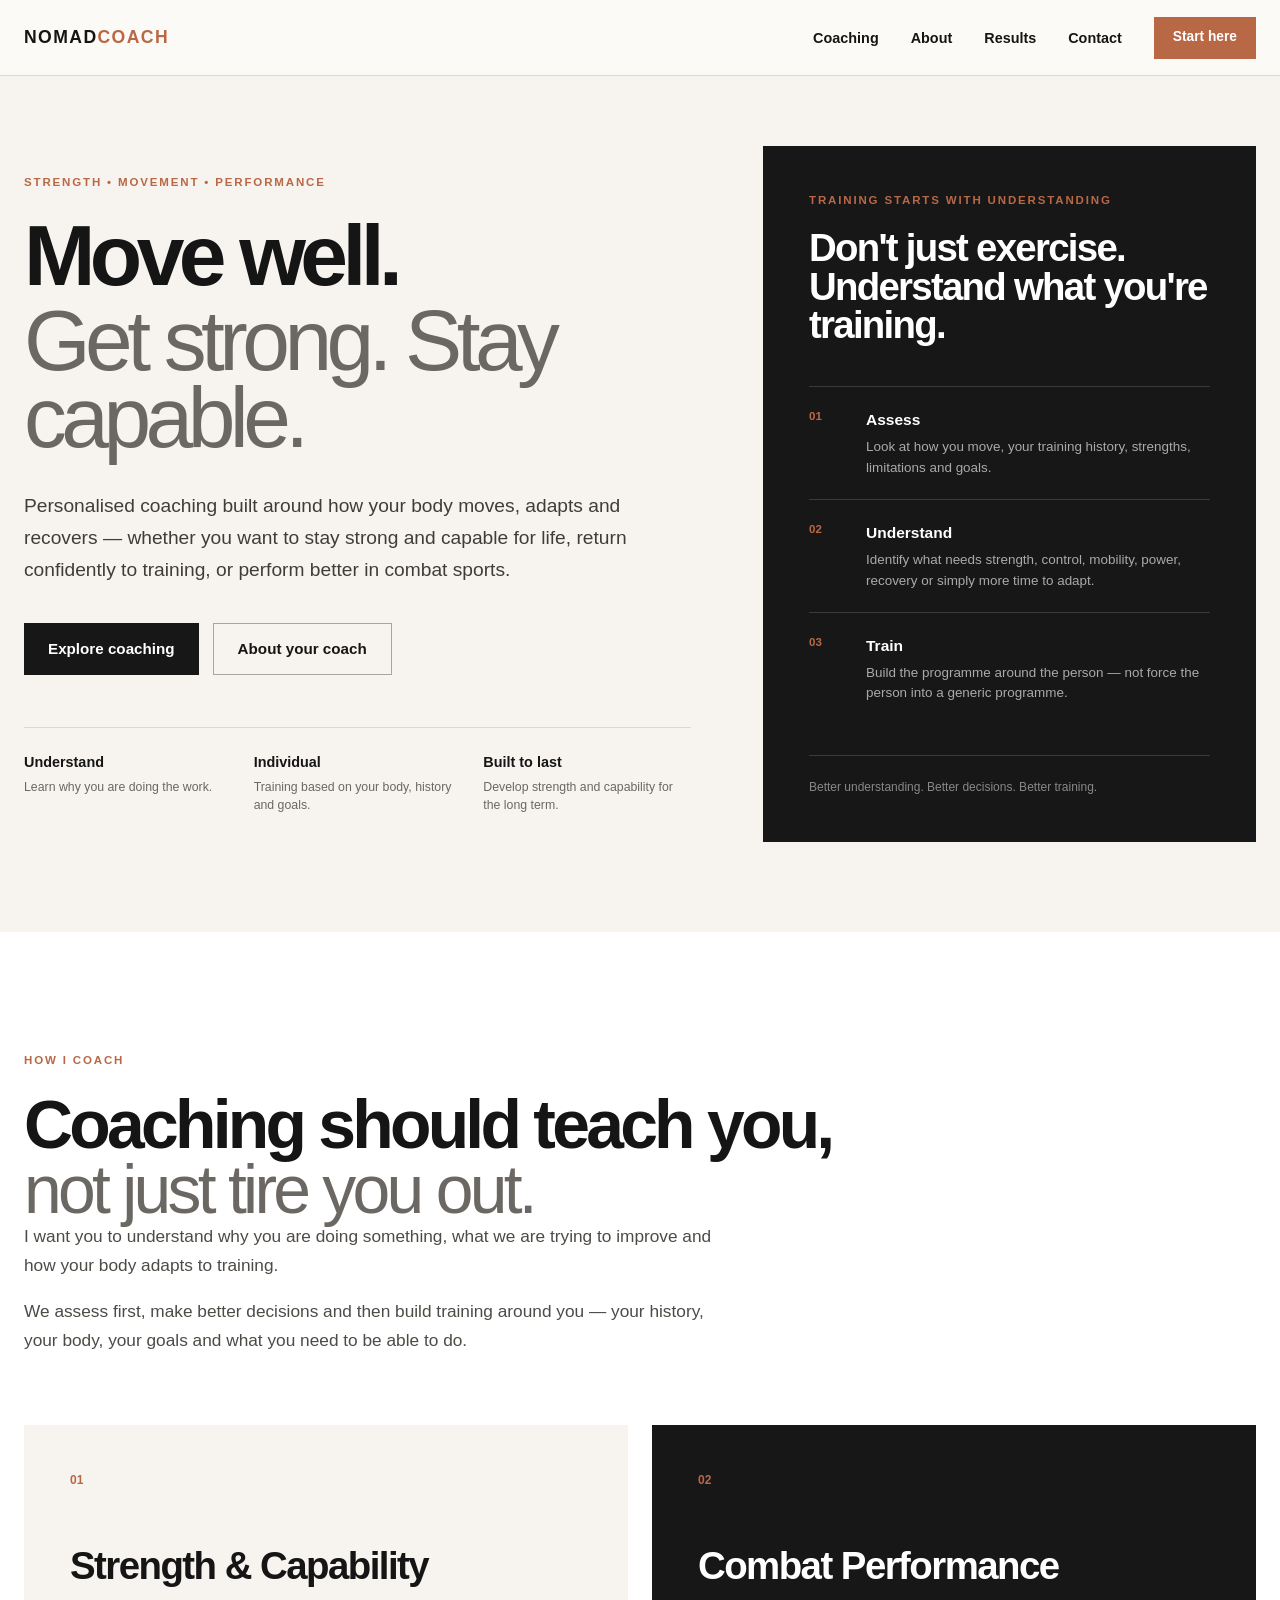
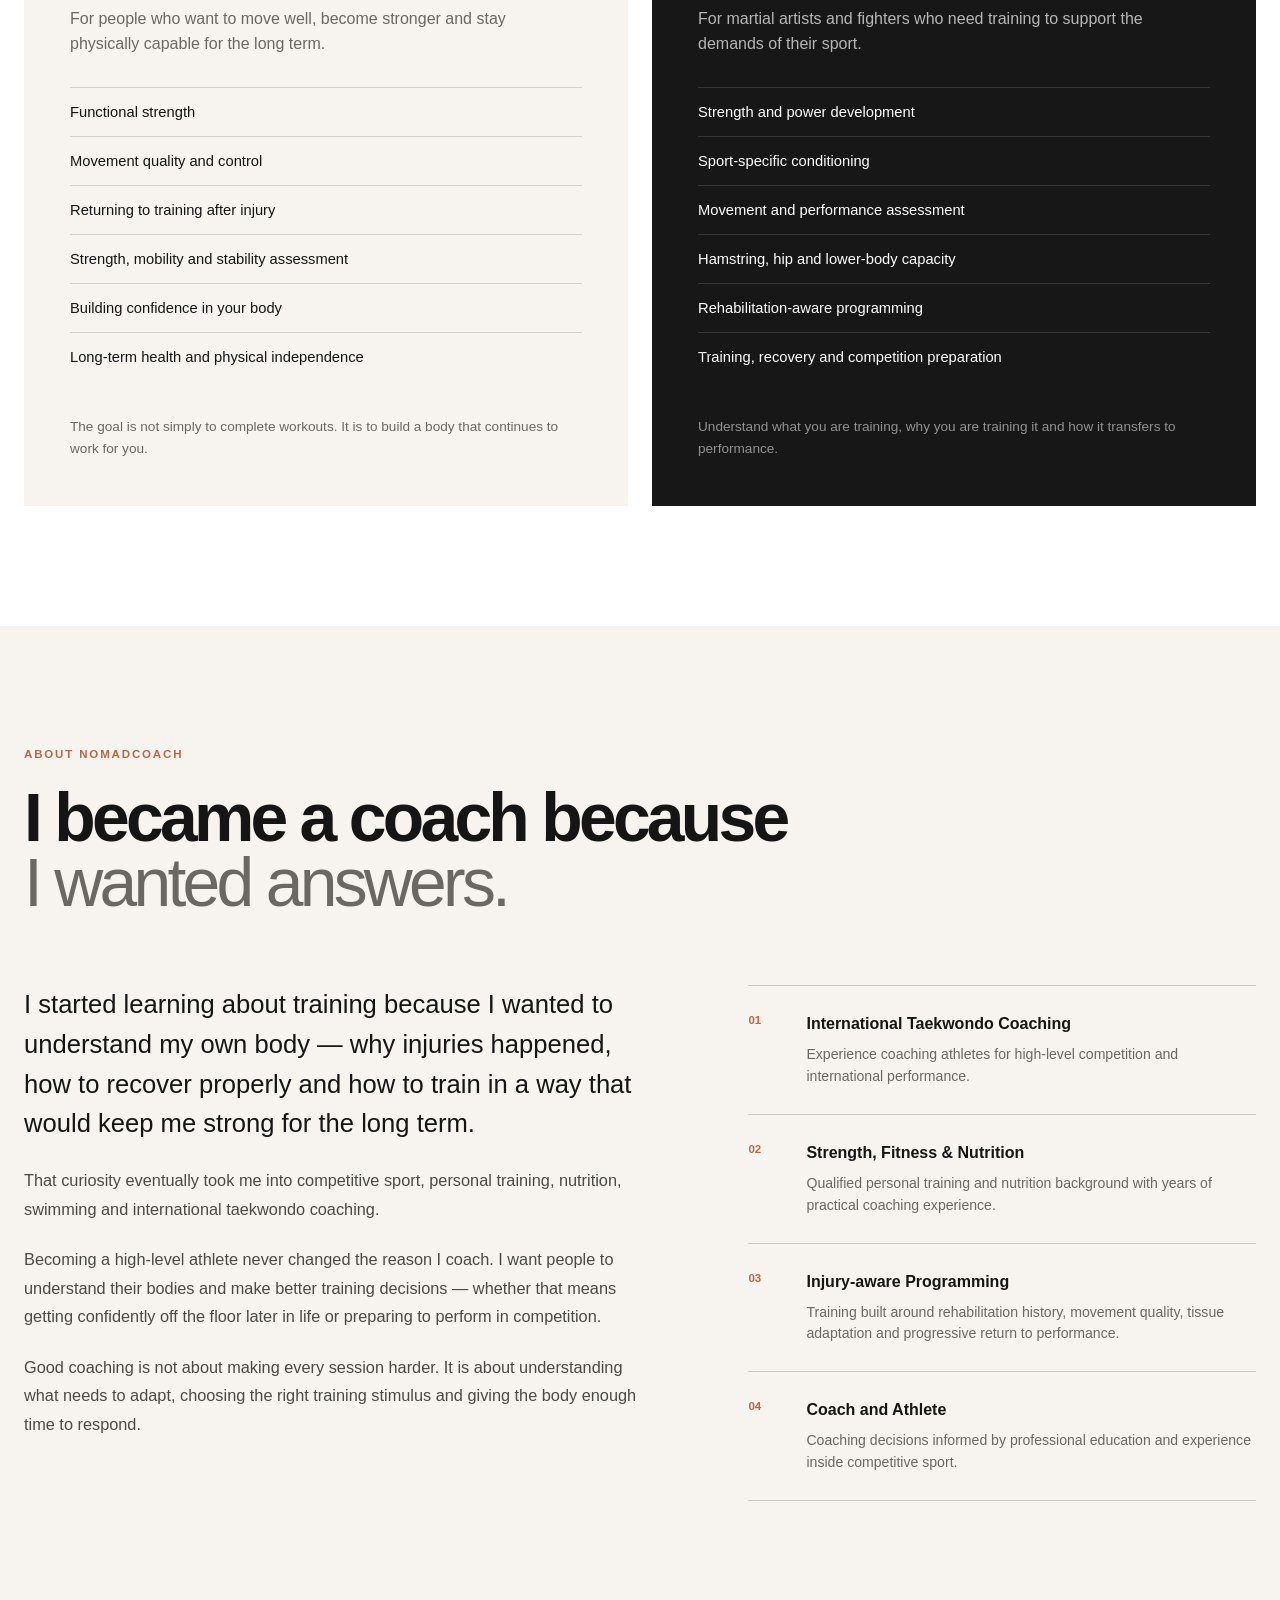
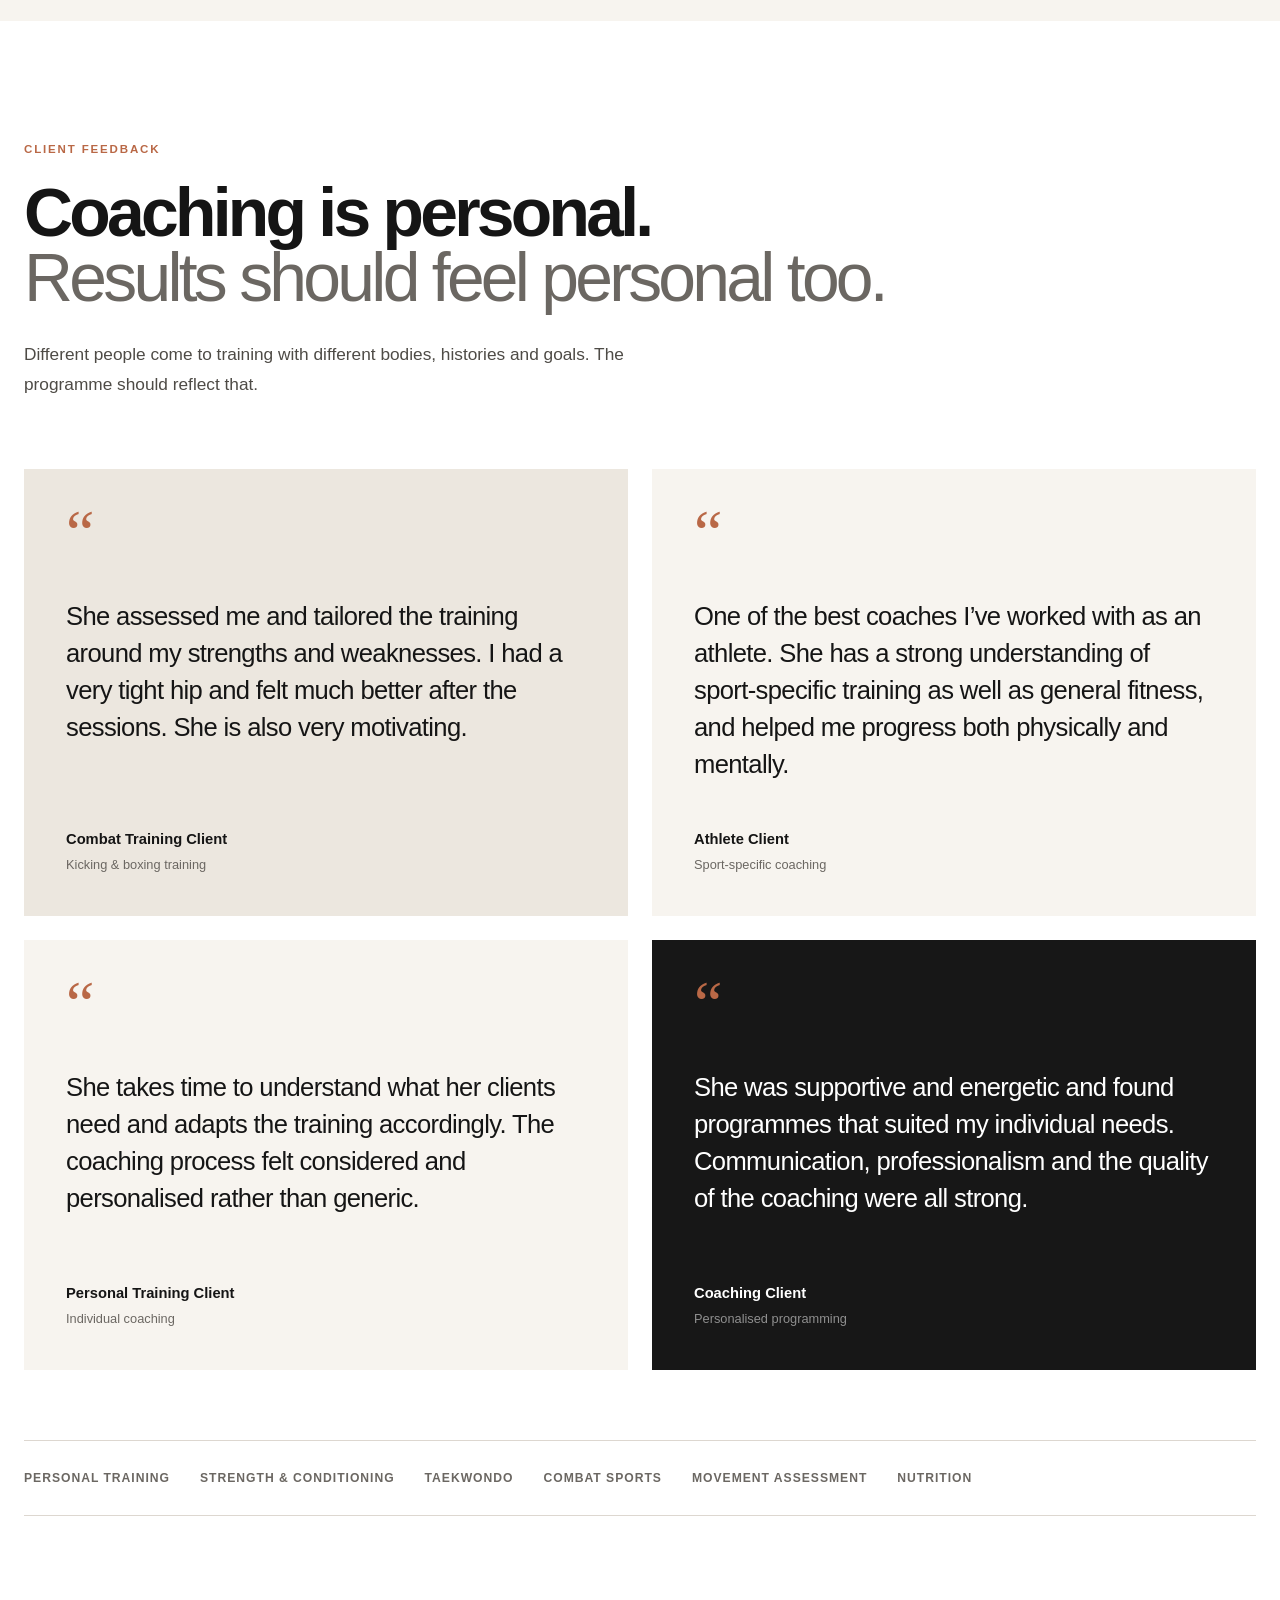
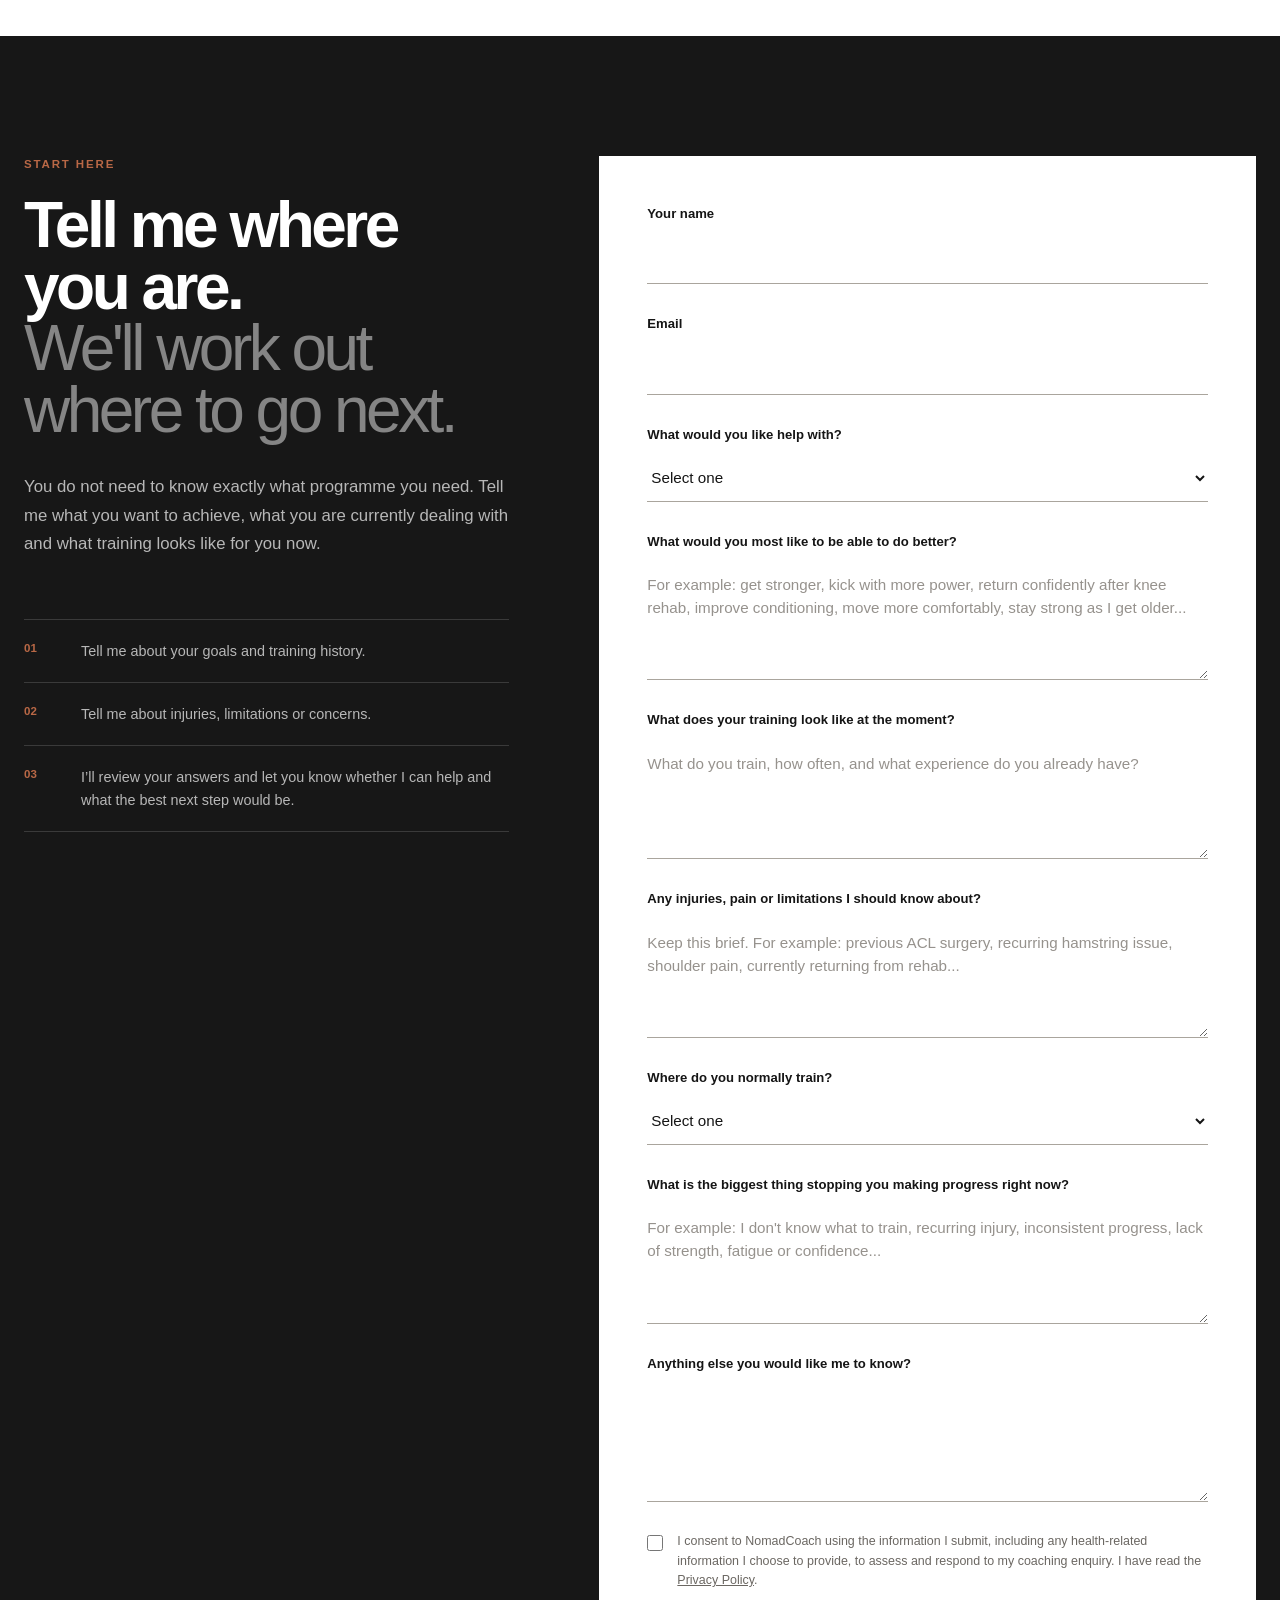
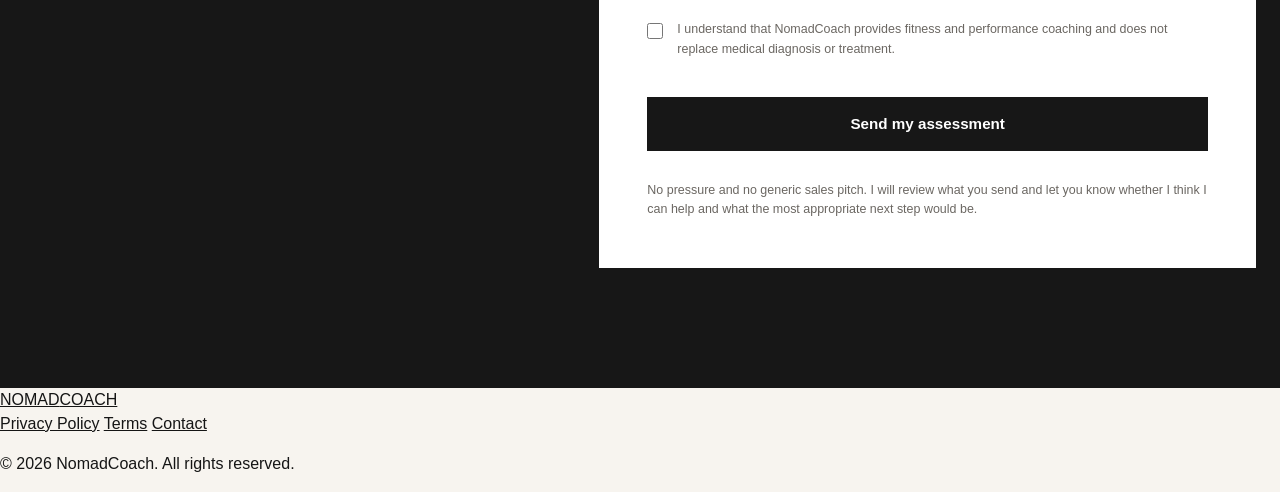
==== commit 34db6c45: "Update index.html" ====
--- a/index.html
+++ b/index.html
@@ -18,7 +18,8 @@
     content="Personalised strength, movement and performance coaching for long-term physical capability, return to training and combat-sport performance."
   >
 
- <link rel="stylesheet" href="./style.css?v=7">
+  <link rel="stylesheet" href="./style.css?v=7">
+  <link rel="stylesheet" href="./legal.css?v=1">
 </head>
 
 
@@ -853,13 +854,33 @@
 
             <input
               type="checkbox"
-              id="consent"
-              name="consent"
+              id="privacy-consent"
+              name="privacy_consent"
               value="yes"
               required
             >
 
-            <label for="consent">
+            <label for="privacy-consent">
+              I consent to NomadCoach using the information I submit,
+              including any health-related information I choose to provide,
+              to assess and respond to my coaching enquiry. I have read the
+              <a href="./privacy.html" target="_blank" rel="noopener">Privacy Policy</a>.
+            </label>
+
+          </div>
+
+
+          <div class="form-consent">
+
+            <input
+              type="checkbox"
+              id="scope-consent"
+              name="scope_consent"
+              value="yes"
+              required
+            >
+
+            <label for="scope-consent">
               I understand that NomadCoach provides fitness and
               performance coaching and does not replace medical
               diagnosis or treatment.
@@ -888,7 +909,31 @@
 
     </section>
 
-   </main>
+  </main>
+
+  <!-- ========================================
+       FOOTER
+  ========================================= -->
+
+  <footer class="site-footer">
+    <div class="footer-inner">
+
+      <a class="footer-logo" href="./index.html">
+        NOMAD<span>COACH</span>
+      </a>
+
+      <nav class="footer-links" aria-label="Footer navigation">
+        <a href="./privacy.html">Privacy Policy</a>
+        <a href="./terms.html">Terms</a>
+        <a href="mailto:nomad.manager@mail.com">Contact</a>
+      </nav>
+
+      <p class="footer-copy">
+        © 2026 NomadCoach. All rights reserved.
+      </p>
+
+    </div>
+  </footer>
 
 
   <!-- ========================================
@@ -905,7 +950,6 @@
 
       menuButton.classList.toggle("open", isOpen);
       menuButton.setAttribute("aria-expanded", isOpen);
-
       menuButton.setAttribute(
         "aria-label",
         isOpen ? "Close navigation" : "Open navigation"
@@ -916,7 +960,6 @@
       link.addEventListener("click", () => {
         siteNav.classList.remove("open");
         menuButton.classList.remove("open");
-
         menuButton.setAttribute("aria-expanded", "false");
         menuButton.setAttribute("aria-label", "Open navigation");
       });
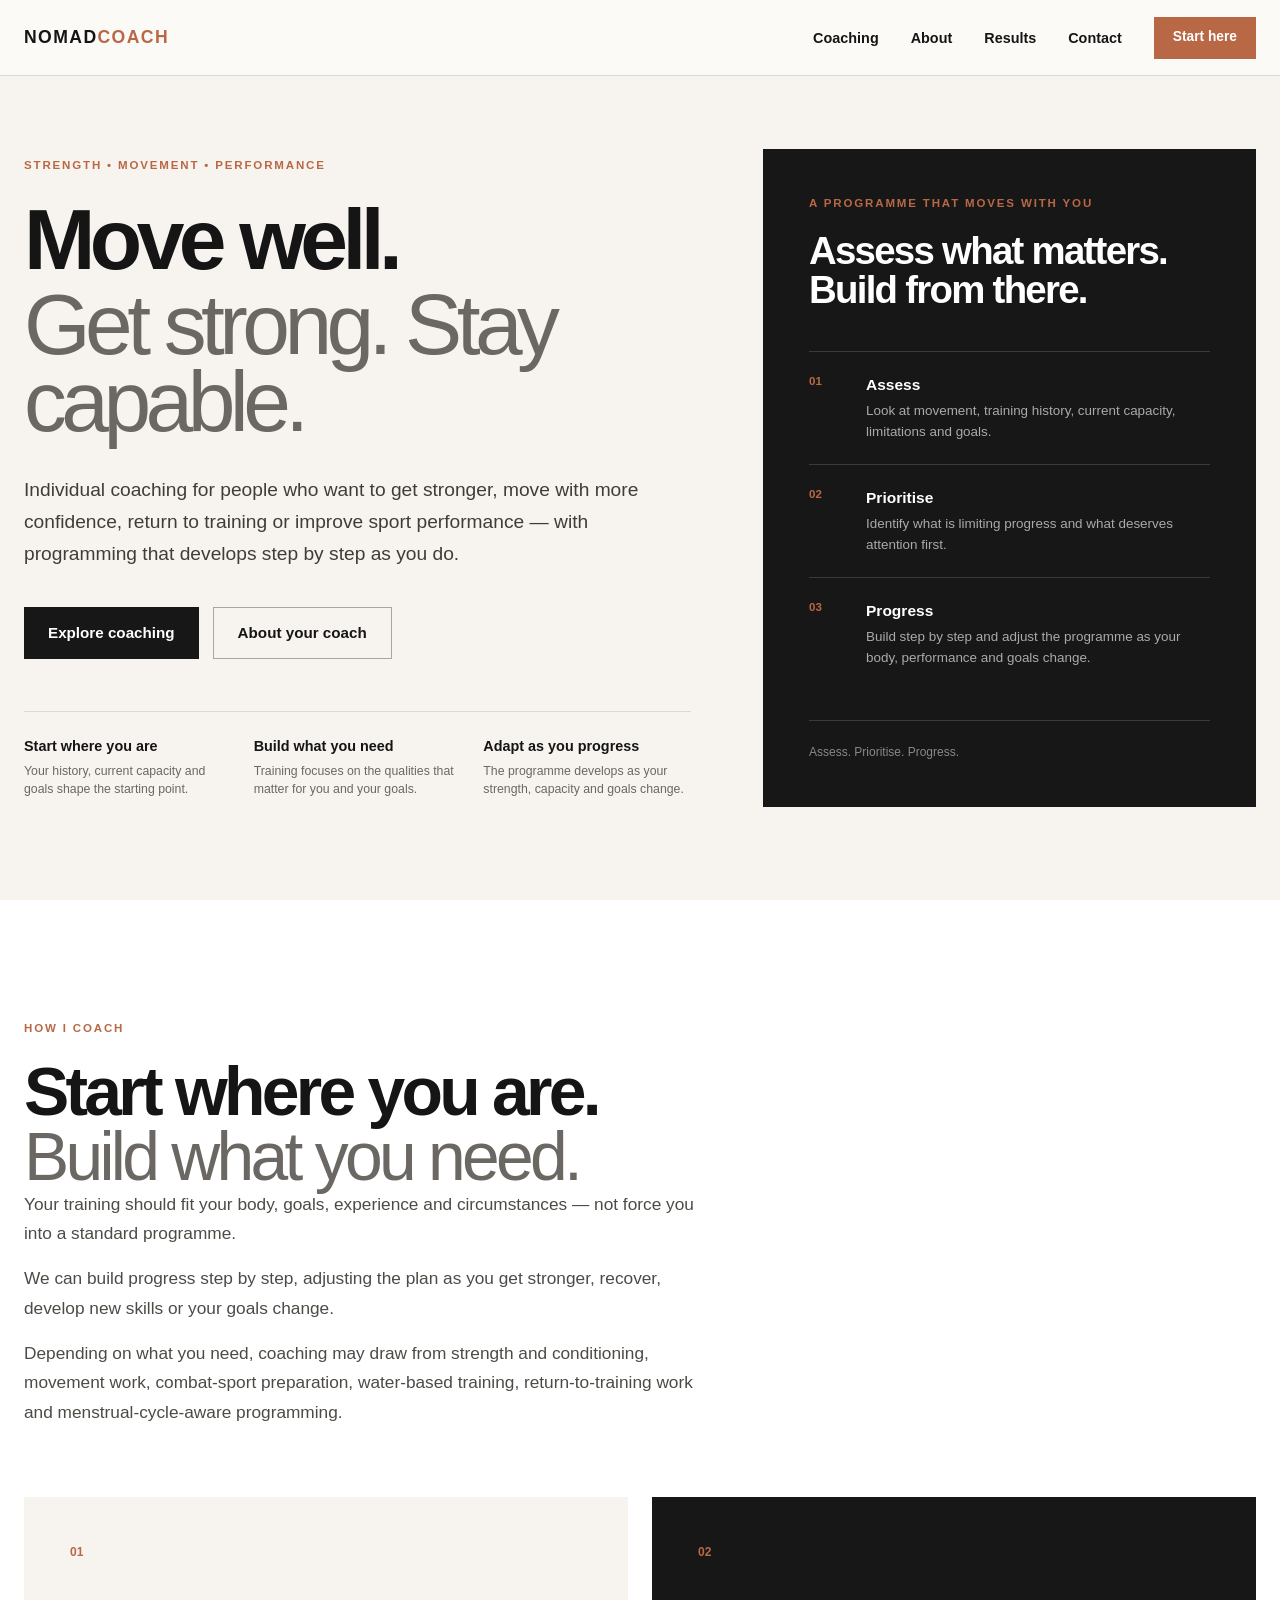
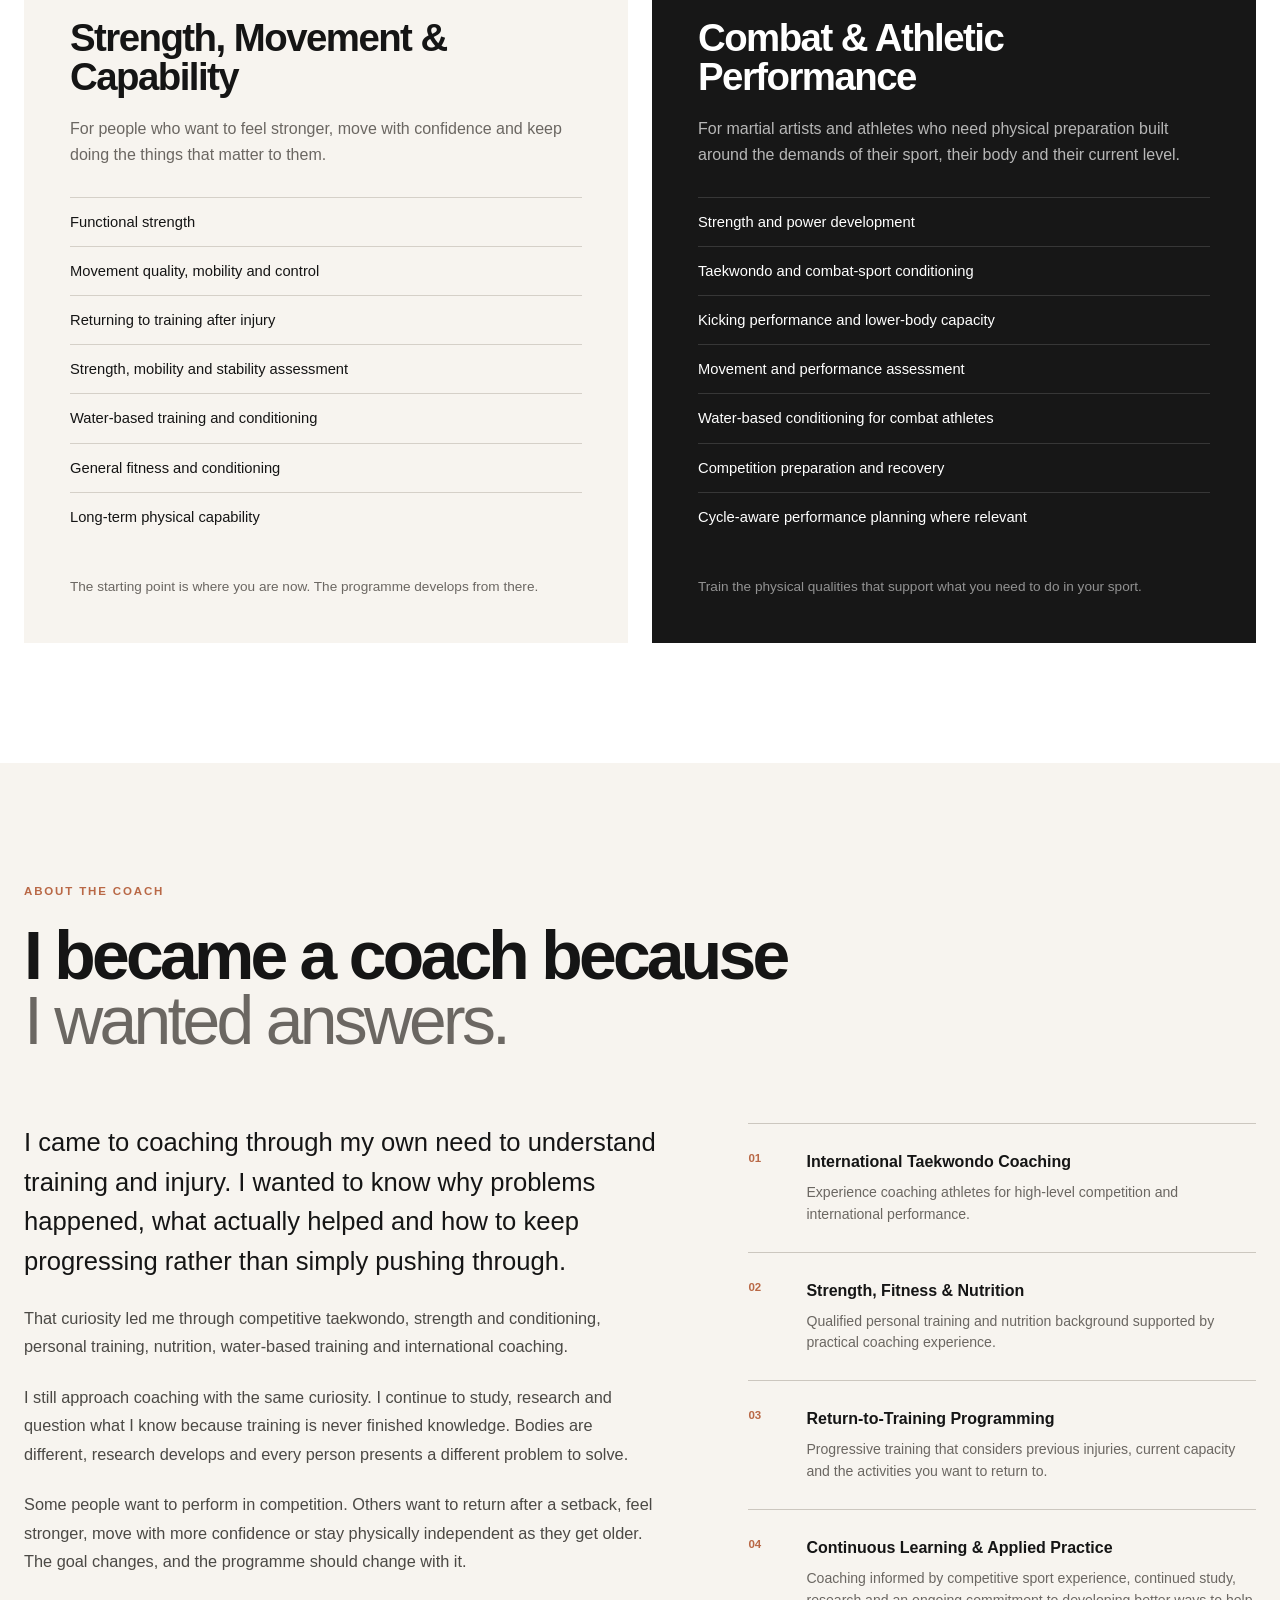
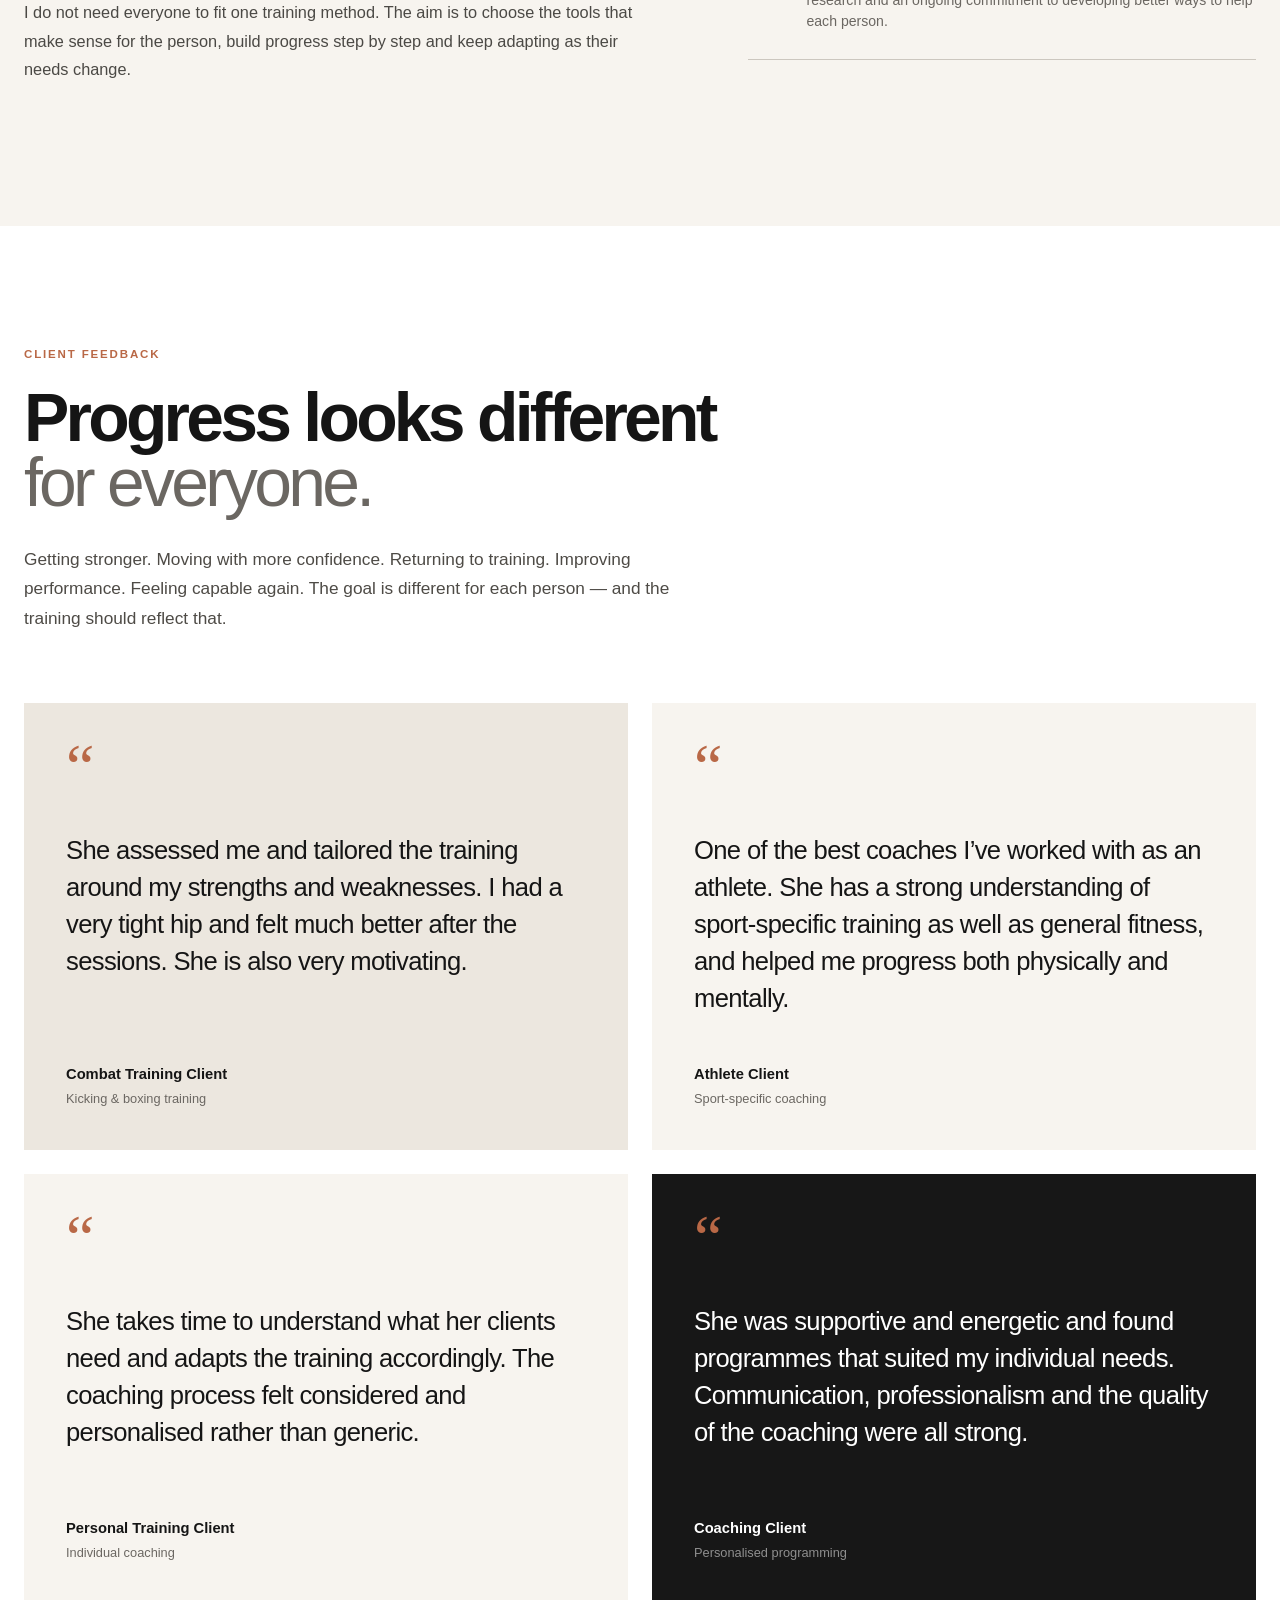
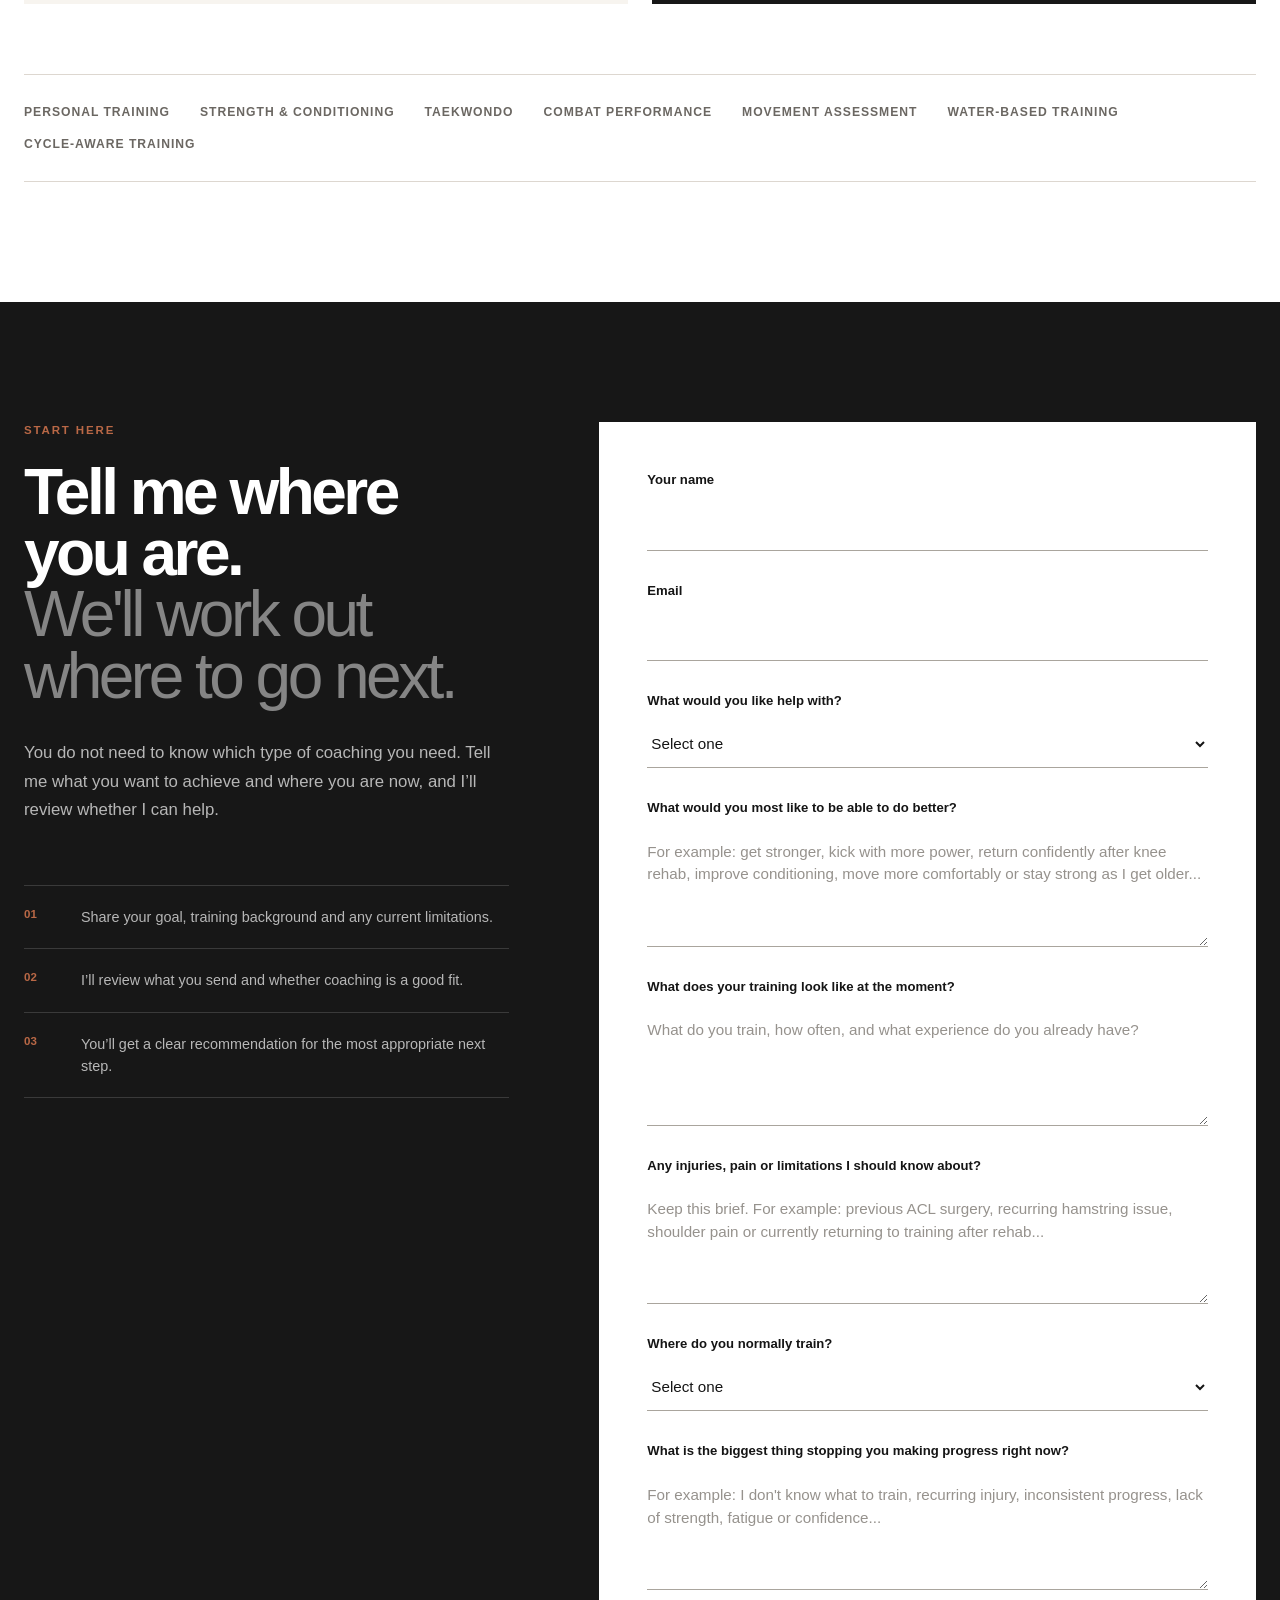
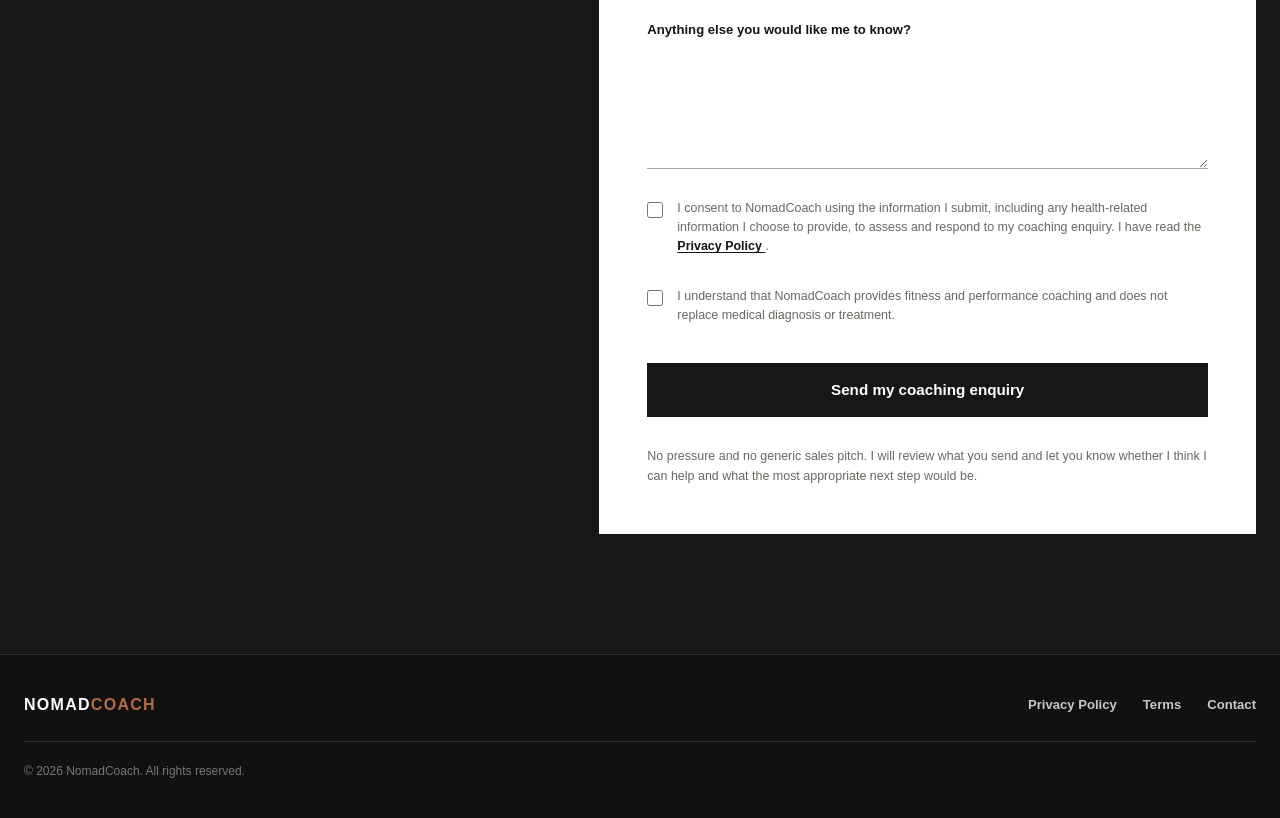
==== commit f4284577: "Update index.html" ====
--- a/index.html
+++ b/index.html
@@ -15,7 +15,7 @@
 
   <meta
     name="description"
-    content="Personalised strength, movement and performance coaching for long-term physical capability, return to training and combat-sport performance."
+    content="Individual coaching for strength, movement, long-term physical capability, return to training, combat-sport performance and adaptable fitness programming."
   >
 
   <link rel="stylesheet" href="./style.css?v=7">
@@ -31,34 +31,34 @@
 
   <header class="site-header">
 
-  <a class="logo" href="#">
-    NOMAD<span>COACH</span>
-  </a>
-
-  <nav class="desktop-nav" id="site-nav">
-    <a href="#coaching">Coaching</a>
-    <a href="#about">About</a>
-    <a href="#results">Results</a>
-    <a href="#contact">Contact</a>
-  </nav>
-
-  <button
-    class="mobile-menu-button"
-    type="button"
-    aria-label="Open navigation"
-    aria-expanded="false"
-    aria-controls="site-nav"
-  >
-    <span></span>
-    <span></span>
-    <span></span>
-  </button>
-
-  <a class="header-cta" href="#contact">
-    Start here
-  </a>
-
-</header>
+    <a class="logo" href="#">
+      NOMAD<span>COACH</span>
+    </a>
+
+    <nav class="desktop-nav" id="site-nav">
+      <a href="#coaching">Coaching</a>
+      <a href="#about">About</a>
+      <a href="#results">Results</a>
+      <a href="#contact">Contact</a>
+    </nav>
+
+    <button
+      class="mobile-menu-button"
+      type="button"
+      aria-label="Open navigation"
+      aria-expanded="false"
+      aria-controls="site-nav"
+    >
+      <span></span>
+      <span></span>
+      <span></span>
+    </button>
+
+    <a class="header-cta" href="#contact">
+      Start here
+    </a>
+
+  </header>
 
 
   <main>
@@ -81,10 +81,10 @@
         </h1>
 
         <p class="hero-text">
-          Personalised coaching built around how your body moves,
-          adapts and recovers — whether you want to stay strong and
-          capable for life, return confidently to training, or perform
-          better in combat sports.
+          Individual coaching for people who want to get stronger,
+          move with more confidence, return to training or improve
+          sport performance — with programming that develops step
+          by step as you do.
         </p>
 
         <div class="hero-buttons">
@@ -109,18 +109,30 @@
         <div class="hero-proof">
 
           <div>
-            <strong>Understand</strong>
-            <span>Learn why you are doing the work.</span>
+            <strong>Start where you are</strong>
+
+            <span>
+              Your history, current capacity and goals shape
+              the starting point.
+            </span>
           </div>
 
           <div>
-            <strong>Individual</strong>
-            <span>Training based on your body, history and goals.</span>
+            <strong>Build what you need</strong>
+
+            <span>
+              Training focuses on the qualities that matter
+              for you and your goals.
+            </span>
           </div>
 
           <div>
-            <strong>Built to last</strong>
-            <span>Develop strength and capability for the long term.</span>
+            <strong>Adapt as you progress</strong>
+
+            <span>
+              The programme develops as your strength,
+              capacity and goals change.
+            </span>
           </div>
 
         </div>
@@ -131,12 +143,12 @@
       <aside class="hero-panel">
 
         <p class="panel-label">
-          TRAINING STARTS WITH UNDERSTANDING
+          A PROGRAMME THAT MOVES WITH YOU
         </p>
 
         <h2>
-          Don't just exercise.
-          Understand what you're training.
+          Assess what matters.
+          Build from there.
         </h2>
 
 
@@ -148,8 +160,8 @@
             <strong>Assess</strong>
 
             <p>
-              Look at how you move, your training history,
-              strengths, limitations and goals.
+              Look at movement, training history, current
+              capacity, limitations and goals.
             </p>
           </div>
 
@@ -161,11 +173,11 @@
           <span>02</span>
 
           <div>
-            <strong>Understand</strong>
+            <strong>Prioritise</strong>
 
             <p>
-              Identify what needs strength, control, mobility,
-              power, recovery or simply more time to adapt.
+              Identify what is limiting progress and what
+              deserves attention first.
             </p>
           </div>
 
@@ -177,11 +189,11 @@
           <span>03</span>
 
           <div>
-            <strong>Train</strong>
+            <strong>Progress</strong>
 
             <p>
-              Build the programme around the person —
-              not force the person into a generic programme.
+              Build step by step and adjust the programme
+              as your body, performance and goals change.
             </p>
           </div>
 
@@ -189,7 +201,7 @@
 
 
         <div class="panel-footer">
-          Better understanding. Better decisions. Better training.
+          Assess. Prioritise. Progress.
         </div>
 
       </aside>
@@ -213,28 +225,34 @@
         </p>
 
         <h2>
-          Coaching should teach you,
-          <span>not just tire you out.</span>
+          Start where you are.
+          <span>Build what you need.</span>
         </h2>
 
         <p>
-          I want you to understand why you are doing something,
-          what we are trying to improve and how your body adapts
-          to training.
+          Your training should fit your body, goals, experience
+          and circumstances — not force you into a standard programme.
         </p>
 
         <p>
-          We assess first, make better decisions and then build
-          training around you — your history, your body, your
-          goals and what you need to be able to do.
+          We can build progress step by step, adjusting the plan
+          as you get stronger, recover, develop new skills or your
+          goals change.
         </p>
 
+        <p>
+          Depending on what you need, coaching may draw from
+          strength and conditioning, movement work, combat-sport
+          preparation, water-based training, return-to-training
+          work and menstrual-cycle-aware programming.
+        </p>
+
       </div>
 
 
       <div class="coaching-paths">
 
-        <!-- Strength & Capability -->
+        <!-- Strength, Movement & Capability -->
 
         <article class="coaching-card">
 
@@ -243,32 +261,52 @@
           </p>
 
           <h3>
-            Strength & Capability
+            Strength, Movement & Capability
           </h3>
 
           <p class="card-intro">
-            For people who want to move well, become stronger
-            and stay physically capable for the long term.
+            For people who want to feel stronger, move with
+            confidence and keep doing the things that matter
+            to them.
           </p>
 
           <ul>
             <li>Functional strength</li>
-            <li>Movement quality and control</li>
-            <li>Returning to training after injury</li>
-            <li>Strength, mobility and stability assessment</li>
-            <li>Building confidence in your body</li>
-            <li>Long-term health and physical independence</li>
+
+            <li>
+              Movement quality, mobility and control
+            </li>
+
+            <li>
+              Returning to training after injury
+            </li>
+
+            <li>
+              Strength, mobility and stability assessment
+            </li>
+
+            <li>
+              Water-based training and conditioning
+            </li>
+
+            <li>
+              General fitness and conditioning
+            </li>
+
+            <li>
+              Long-term physical capability
+            </li>
           </ul>
 
           <p class="card-note">
-            The goal is not simply to complete workouts.
-            It is to build a body that continues to work for you.
+            The starting point is where you are now.
+            The programme develops from there.
           </p>
 
         </article>
 
 
-        <!-- Combat Performance -->
+        <!-- Combat & Athletic Performance -->
 
         <article class="coaching-card coaching-card-dark">
 
@@ -277,26 +315,48 @@
           </p>
 
           <h3>
-            Combat Performance
+            Combat & Athletic Performance
           </h3>
 
           <p class="card-intro">
-            For martial artists and fighters who need training
-            to support the demands of their sport.
+            For martial artists and athletes who need physical
+            preparation built around the demands of their sport,
+            their body and their current level.
           </p>
 
           <ul>
-            <li>Strength and power development</li>
-            <li>Sport-specific conditioning</li>
-            <li>Movement and performance assessment</li>
-            <li>Hamstring, hip and lower-body capacity</li>
-            <li>Rehabilitation-aware programming</li>
-            <li>Training, recovery and competition preparation</li>
+            <li>
+              Strength and power development
+            </li>
+
+            <li>
+              Taekwondo and combat-sport conditioning
+            </li>
+
+            <li>
+              Kicking performance and lower-body capacity
+            </li>
+
+            <li>
+              Movement and performance assessment
+            </li>
+
+            <li>
+              Water-based conditioning for combat athletes
+            </li>
+
+            <li>
+              Competition preparation and recovery
+            </li>
+
+            <li>
+              Cycle-aware performance planning where relevant
+            </li>
           </ul>
 
           <p class="card-note">
-            Understand what you are training, why you are
-            training it and how it transfers to performance.
+            Train the physical qualities that support what
+            you need to do in your sport.
           </p>
 
         </article>
@@ -318,7 +378,7 @@
       <div class="about-heading">
 
         <p class="section-label">
-          ABOUT NOMADCOACH
+          ABOUT THE COACH
         </p>
 
         <h2>
@@ -334,33 +394,40 @@
         <div class="about-story">
 
           <p class="about-lead">
-            I started learning about training because I wanted
-            to understand my own body — why injuries happened,
-            how to recover properly and how to train in a way
-            that would keep me strong for the long term.
+            I came to coaching through my own need to understand
+            training and injury. I wanted to know why problems
+            happened, what actually helped and how to keep
+            progressing rather than simply pushing through.
           </p>
 
           <p>
-            That curiosity eventually took me into competitive
-            sport, personal training, nutrition, swimming and
-            international taekwondo coaching.
+            That curiosity led me through competitive taekwondo,
+            strength and conditioning, personal training, nutrition,
+            water-based training and international coaching.
           </p>
 
           <p>
-            Becoming a high-level athlete never changed the
-            reason I coach. I want people to understand their
-            bodies and make better training decisions — whether
-            that means getting confidently off the floor later
-            in life or preparing to perform in competition.
+            I still approach coaching with the same curiosity.
+            I continue to study, research and question what I know
+            because training is never finished knowledge. Bodies are
+            different, research develops and every person presents
+            a different problem to solve.
           </p>
 
           <p>
-            Good coaching is not about making every session
-            harder. It is about understanding what needs to
-            adapt, choosing the right training stimulus and
-            giving the body enough time to respond.
+            Some people want to perform in competition. Others want
+            to return after a setback, feel stronger, move with more
+            confidence or stay physically independent as they get older.
+            The goal changes, and the programme should change with it.
           </p>
 
+          <p>
+            I do not need everyone to fit one training method.
+            The aim is to choose the tools that make sense for the
+            person, build progress step by step and keep adapting
+            as their needs change.
+          </p>
+
         </div>
 
 
@@ -371,12 +438,16 @@
             <span>01</span>
 
             <div>
-              <strong>International Taekwondo Coaching</strong>
+
+              <strong>
+                International Taekwondo Coaching
+              </strong>
 
               <p>
                 Experience coaching athletes for high-level
                 competition and international performance.
               </p>
+
             </div>
 
           </div>
@@ -387,13 +458,17 @@
             <span>02</span>
 
             <div>
-              <strong>Strength, Fitness & Nutrition</strong>
+
+              <strong>
+                Strength, Fitness & Nutrition
+              </strong>
 
               <p>
                 Qualified personal training and nutrition
-                background with years of practical coaching
+                background supported by practical coaching
                 experience.
               </p>
+
             </div>
 
           </div>
@@ -404,13 +479,17 @@
             <span>03</span>
 
             <div>
-              <strong>Injury-aware Programming</strong>
+
+              <strong>
+                Return-to-Training Programming
+              </strong>
 
               <p>
-                Training built around rehabilitation history,
-                movement quality, tissue adaptation and
-                progressive return to performance.
+                Progressive training that considers previous
+                injuries, current capacity and the activities
+                you want to return to.
               </p>
+
             </div>
 
           </div>
@@ -421,13 +500,17 @@
             <span>04</span>
 
             <div>
-              <strong>Coach and Athlete</strong>
+
+              <strong>
+                Continuous Learning & Applied Practice
+              </strong>
 
               <p>
-                Coaching decisions informed by professional
-                education and experience inside competitive
-                sport.
+                Coaching informed by competitive sport experience,
+                continued study, research and an ongoing commitment
+                to developing better ways to help each person.
               </p>
+
             </div>
 
           </div>
@@ -455,13 +538,15 @@
         </p>
 
         <h2>
-          Coaching is personal.
-          <span>Results should feel personal too.</span>
+          Progress looks different
+          <span>for everyone.</span>
         </h2>
 
         <p class="results-intro">
-          Different people come to training with different bodies,
-          histories and goals. The programme should reflect that.
+          Getting stronger. Moving with more confidence.
+          Returning to training. Improving performance.
+          Feeling capable again. The goal is different for
+          each person — and the training should reflect that.
         </p>
 
       </div>
@@ -555,12 +640,21 @@
 
 
       <div class="experience-strip">
+
         <span>Personal Training</span>
+
         <span>Strength & Conditioning</span>
+
         <span>Taekwondo</span>
-        <span>Combat Sports</span>
+
+        <span>Combat Performance</span>
+
         <span>Movement Assessment</span>
-        <span>Nutrition</span>
+
+        <span>Water-Based Training</span>
+
+        <span>Cycle-Aware Training</span>
+
       </div>
 
     </section>
@@ -589,37 +683,47 @@
         </h2>
 
         <p class="contact-lead">
-          You do not need to know exactly what programme you need.
-          Tell me what you want to achieve, what you are currently
-          dealing with and what training looks like for you now.
+          You do not need to know which type of coaching you need.
+          Tell me what you want to achieve and where you are now,
+          and I’ll review whether I can help.
         </p>
 
 
         <div class="contact-points">
 
           <div>
+
             <span>01</span>
 
             <p>
-              Tell me about your goals and training history.
+              Share your goal, training background and any
+              current limitations.
             </p>
-          </div>
+
+          </div>
+
 
           <div>
+
             <span>02</span>
 
             <p>
-              Tell me about injuries, limitations or concerns.
+              I’ll review what you send and whether coaching
+              is a good fit.
             </p>
-          </div>
+
+          </div>
+
 
           <div>
+
             <span>03</span>
 
             <p>
-              I’ll review your answers and let you know whether
-              I can help and what the best next step would be.
+              You’ll get a clear recommendation for the most
+              appropriate next step.
             </p>
+
           </div>
 
         </div>
@@ -637,11 +741,11 @@
           method="POST"
         >
 
-         <input
-  type="hidden"
-  name="subject"
-  value="New NomadCoach Coaching Enquiry"
->
+          <input
+            type="hidden"
+            name="subject"
+            value="New NomadCoach Coaching Enquiry"
+          >
 
 
           <div class="form-group">
@@ -707,19 +811,27 @@
               </option>
 
               <option value="combat-performance">
-                Combat-sport performance
+                Combat-sport / taekwondo performance
               </option>
 
               <option value="strength-power-assessment">
                 Strength / power / movement assessment
               </option>
 
+              <option value="water-training">
+                Water-based training / conditioning
+              </option>
+
+              <option value="cycle-aware-training">
+                Cycle-aware training
+              </option>
+
               <option value="general-fitness">
                 General fitness & conditioning
               </option>
 
               <option value="not-sure">
-                I'm not sure yet
+                I'm not sure / I have a combination of goals
               </option>
 
             </select>
@@ -737,7 +849,7 @@
               id="goal"
               name="main_goal"
               rows="4"
-              placeholder="For example: get stronger, kick with more power, return confidently after knee rehab, improve conditioning, move more comfortably, stay strong as I get older..."
+              placeholder="For example: get stronger, kick with more power, return confidently after knee rehab, improve conditioning, move more comfortably or stay strong as I get older..."
               required
             ></textarea>
 
@@ -770,7 +882,7 @@
               id="limitations"
               name="injuries_or_limitations"
               rows="4"
-              placeholder="Keep this brief. For example: previous ACL surgery, recurring hamstring issue, shoulder pain, currently returning from rehab..."
+              placeholder="Keep this brief. For example: previous ACL surgery, recurring hamstring issue, shoulder pain or currently returning to training after rehab..."
             ></textarea>
 
           </div>
@@ -808,6 +920,10 @@
 
               <option value="martial-arts-gym">
                 Martial arts / combat-sport gym
+              </option>
+
+              <option value="pool-water">
+                Pool / water-based training access
               </option>
 
               <option value="mixed">
@@ -864,7 +980,13 @@
               I consent to NomadCoach using the information I submit,
               including any health-related information I choose to provide,
               to assess and respond to my coaching enquiry. I have read the
-              <a href="./privacy.html" target="_blank" rel="noopener">Privacy Policy</a>.
+              <a
+                href="./privacy.html"
+                target="_blank"
+                rel="noopener"
+              >
+                Privacy Policy
+              </a>.
             </label>
 
           </div>
@@ -893,7 +1015,7 @@
             class="form-submit"
             type="submit"
           >
-            Send my assessment
+            Send my coaching enquiry
           </button>
 
 
@@ -911,21 +1033,39 @@
 
   </main>
 
+
   <!-- ========================================
        FOOTER
   ========================================= -->
 
   <footer class="site-footer">
+
     <div class="footer-inner">
 
-      <a class="footer-logo" href="./index.html">
+      <a
+        class="footer-logo"
+        href="./index.html"
+      >
         NOMAD<span>COACH</span>
       </a>
 
-      <nav class="footer-links" aria-label="Footer navigation">
-        <a href="./privacy.html">Privacy Policy</a>
-        <a href="./terms.html">Terms</a>
-        <a href="mailto:nomad.manager@mail.com">Contact</a>
+      <nav
+        class="footer-links"
+        aria-label="Footer navigation"
+      >
+
+        <a href="./privacy.html">
+          Privacy Policy
+        </a>
+
+        <a href="./terms.html">
+          Terms
+        </a>
+
+        <a href="mailto:nomad.manager@mail.com">
+          Contact
+        </a>
+
       </nav>
 
       <p class="footer-copy">
@@ -933,6 +1073,7 @@
       </p>
 
     </div>
+
   </footer>
 
 
@@ -941,29 +1082,64 @@
   ========================================= -->
 
   <script>
-    const menuButton = document.querySelector(".mobile-menu-button");
-    const siteNav = document.querySelector("#site-nav");
-    const navLinks = siteNav.querySelectorAll("a");
+
+    const menuButton =
+      document.querySelector(".mobile-menu-button");
+
+    const siteNav =
+      document.querySelector("#site-nav");
+
+    const navLinks =
+      siteNav.querySelectorAll("a");
+
 
     menuButton.addEventListener("click", () => {
-      const isOpen = siteNav.classList.toggle("open");
-
-      menuButton.classList.toggle("open", isOpen);
-      menuButton.setAttribute("aria-expanded", isOpen);
+
+      const isOpen =
+        siteNav.classList.toggle("open");
+
+      menuButton.classList.toggle(
+        "open",
+        isOpen
+      );
+
+      menuButton.setAttribute(
+        "aria-expanded",
+        isOpen
+      );
+
       menuButton.setAttribute(
         "aria-label",
-        isOpen ? "Close navigation" : "Open navigation"
+        isOpen
+          ? "Close navigation"
+          : "Open navigation"
       );
+
     });
 
+
     navLinks.forEach((link) => {
+
       link.addEventListener("click", () => {
+
         siteNav.classList.remove("open");
+
         menuButton.classList.remove("open");
-        menuButton.setAttribute("aria-expanded", "false");
-        menuButton.setAttribute("aria-label", "Open navigation");
+
+        menuButton.setAttribute(
+          "aria-expanded",
+          "false"
+        );
+
+        menuButton.setAttribute(
+          "aria-label",
+          "Open navigation"
+        );
+
       });
+
     });
+
   </script>
 
 </body>
--- a/legal.css
+++ b/legal.css
@@ -0,0 +1,225 @@
+/* =========================================================
+   NOMADCOACH — FOOTER + LEGAL PAGES
+========================================================= */
+
+.site-footer {
+  background: #111111;
+  color: #FFFFFF;
+  border-top: 1px solid #2E2E2E;
+}
+
+.footer-inner {
+  width: min(var(--page-width), calc(100% - 48px));
+  margin: 0 auto;
+  min-height: 150px;
+  padding: 38px 0;
+  display: grid;
+  grid-template-columns: 1fr auto;
+  gap: 24px 48px;
+  align-items: center;
+}
+
+.footer-logo {
+  color: #FFFFFF;
+  text-decoration: none;
+  font-size: 1rem;
+  font-weight: 800;
+  letter-spacing: 0.08em;
+}
+
+.footer-logo span {
+  color: var(--accent);
+}
+
+.footer-links {
+  display: flex;
+  flex-wrap: wrap;
+  justify-content: flex-end;
+  gap: 12px 26px;
+}
+
+.footer-links a {
+  color: #C7C7C7;
+  text-decoration: none;
+  font-size: 0.82rem;
+  font-weight: 600;
+}
+
+.footer-links a:hover {
+  color: var(--accent);
+}
+
+.footer-copy {
+  grid-column: 1 / -1;
+  margin: 0;
+  padding-top: 20px;
+  border-top: 1px solid #2E2E2E;
+  color: #777777;
+  font-size: 0.75rem;
+}
+
+.form-consent a {
+  color: var(--text);
+  font-weight: 700;
+  text-underline-offset: 2px;
+}
+
+.form-consent a:hover {
+  color: var(--accent);
+}
+
+/* LEGAL PAGE HEADER */
+
+.legal-header {
+  position: sticky;
+  top: 0;
+  z-index: 1000;
+  width: 100%;
+  min-height: 76px;
+  padding-left: max(24px, calc((100% - var(--page-width)) / 2));
+  padding-right: max(24px, calc((100% - var(--page-width)) / 2));
+  display: flex;
+  align-items: center;
+  justify-content: space-between;
+  gap: 24px;
+  background: rgba(252, 250, 247, 0.96);
+  border-bottom: 1px solid var(--line);
+  backdrop-filter: blur(14px);
+  -webkit-backdrop-filter: blur(14px);
+}
+
+.legal-back {
+  color: var(--muted);
+  text-decoration: none;
+  font-size: 0.84rem;
+  font-weight: 700;
+}
+
+.legal-back:hover {
+  color: var(--accent);
+}
+
+/* LEGAL PAGE CONTENT */
+
+.legal-page {
+  background: var(--background);
+}
+
+.legal-main {
+  width: min(860px, calc(100% - 48px));
+  margin: 0 auto;
+  padding: 90px 0 120px;
+}
+
+.legal-eyebrow {
+  margin: 0 0 20px;
+  color: var(--accent);
+  font-size: 0.72rem;
+  font-weight: 800;
+  letter-spacing: 0.16em;
+  text-transform: uppercase;
+}
+
+.legal-main h1 {
+  margin: 0;
+  font-size: clamp(3.2rem, 7vw, 6rem);
+  line-height: 0.94;
+  letter-spacing: -0.055em;
+}
+
+.legal-updated {
+  margin: 24px 0 65px;
+  color: var(--muted);
+  font-size: 0.85rem;
+}
+
+.legal-content {
+  max-width: 760px;
+}
+
+.legal-content section {
+  padding: 32px 0;
+  border-top: 1px solid var(--line);
+}
+
+.legal-content h2 {
+  margin: 0 0 16px;
+  font-size: clamp(1.5rem, 3vw, 2.1rem);
+  line-height: 1.1;
+  letter-spacing: -0.025em;
+}
+
+.legal-content h3 {
+  margin: 24px 0 10px;
+  font-size: 1rem;
+}
+
+.legal-content p,
+.legal-content li {
+  color: #4B4945;
+  font-size: 1rem;
+  line-height: 1.75;
+}
+
+.legal-content p {
+  margin: 0 0 14px;
+}
+
+.legal-content ul {
+  margin: 14px 0;
+  padding-left: 22px;
+}
+
+.legal-content a {
+  color: var(--text);
+  font-weight: 700;
+  text-underline-offset: 3px;
+}
+
+.legal-content a:hover {
+  color: var(--accent);
+}
+
+.legal-callout {
+  margin: 25px 0;
+  padding: 22px 24px;
+  border-left: 3px solid var(--accent);
+  background: #FFFFFF;
+}
+
+.legal-callout p:last-child {
+  margin-bottom: 0;
+}
+
+@media (max-width: 720px) {
+  .footer-inner {
+    width: calc(100% - 36px);
+    grid-template-columns: 1fr;
+    gap: 22px;
+    padding: 34px 0;
+  }
+
+  .footer-links {
+    justify-content: flex-start;
+    gap: 14px 22px;
+  }
+
+  .footer-copy {
+    grid-column: auto;
+  }
+
+  .legal-header {
+    min-height: 72px;
+    padding-left: 18px;
+    padding-right: 18px;
+  }
+
+  .legal-main {
+    width: calc(100% - 36px);
+    padding: 65px 0 90px;
+  }
+
+  .legal-updated {
+    margin-bottom: 45px;
+  }
+}
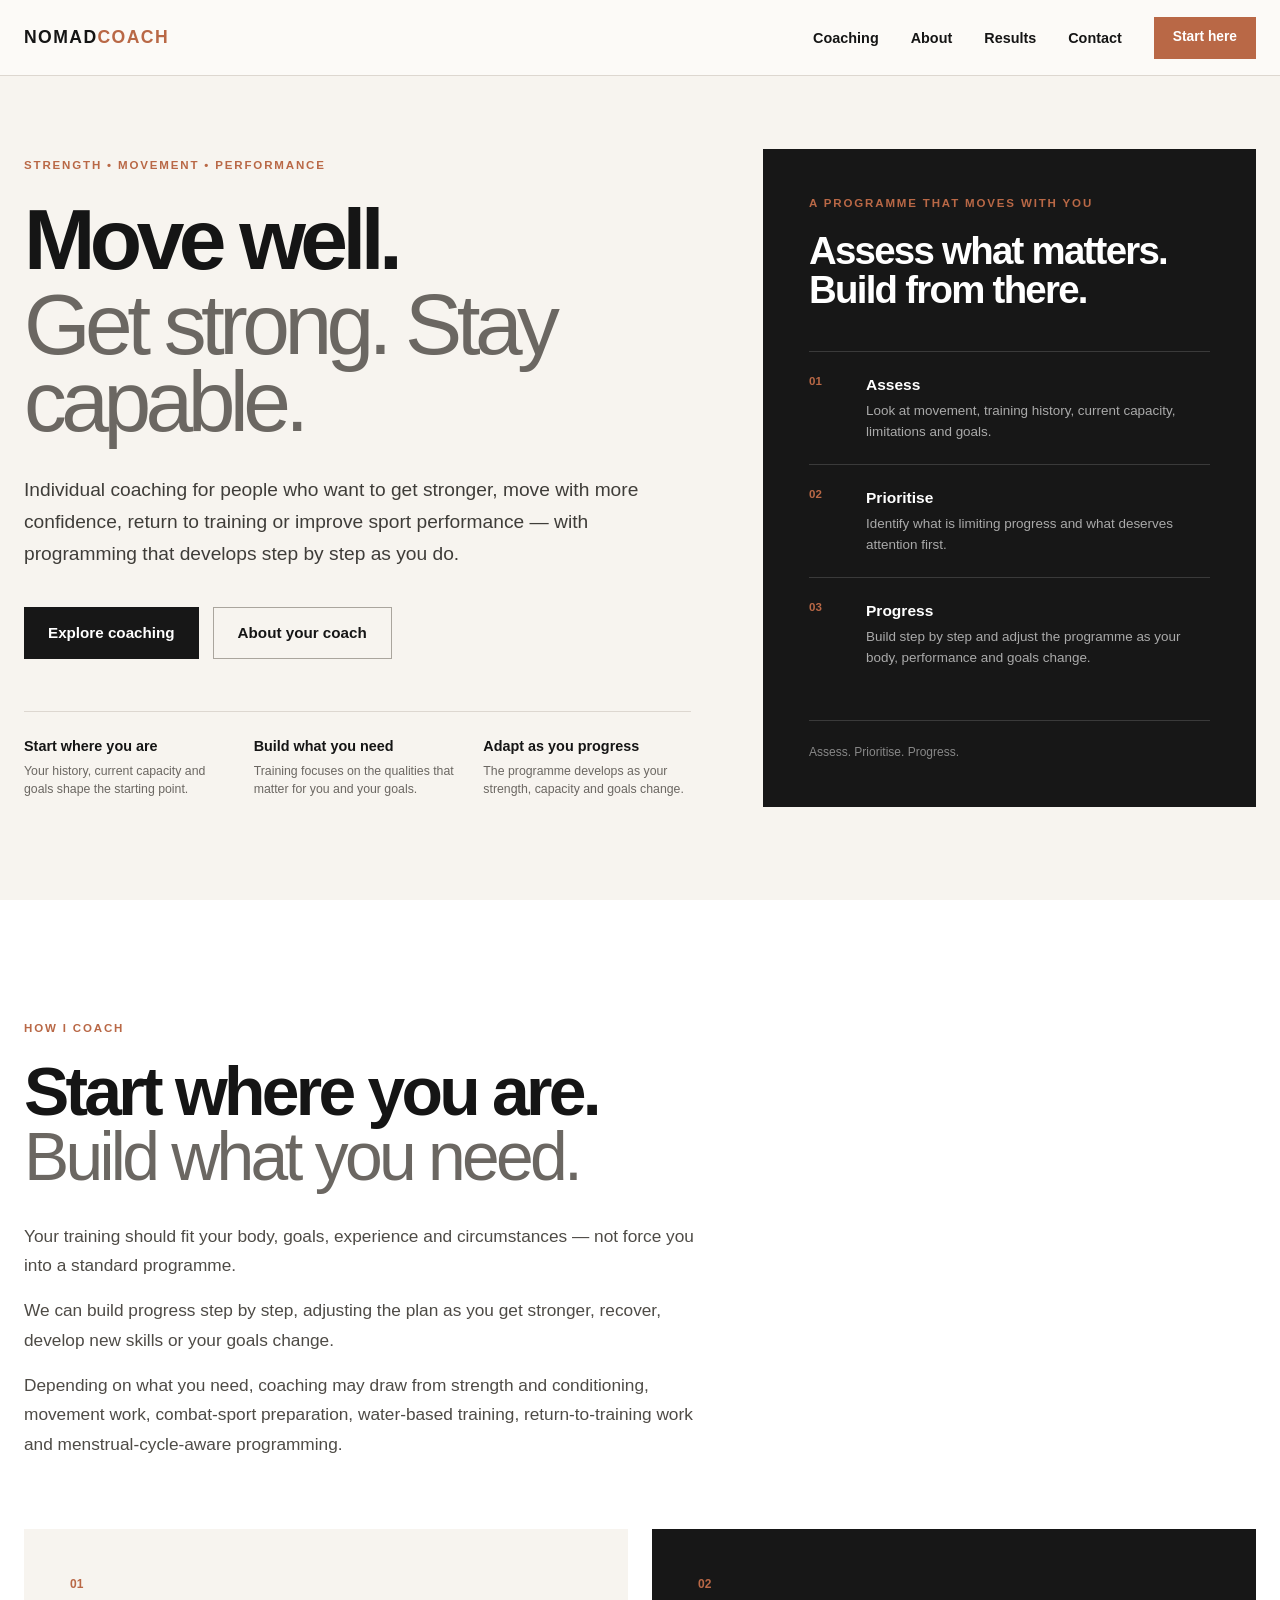
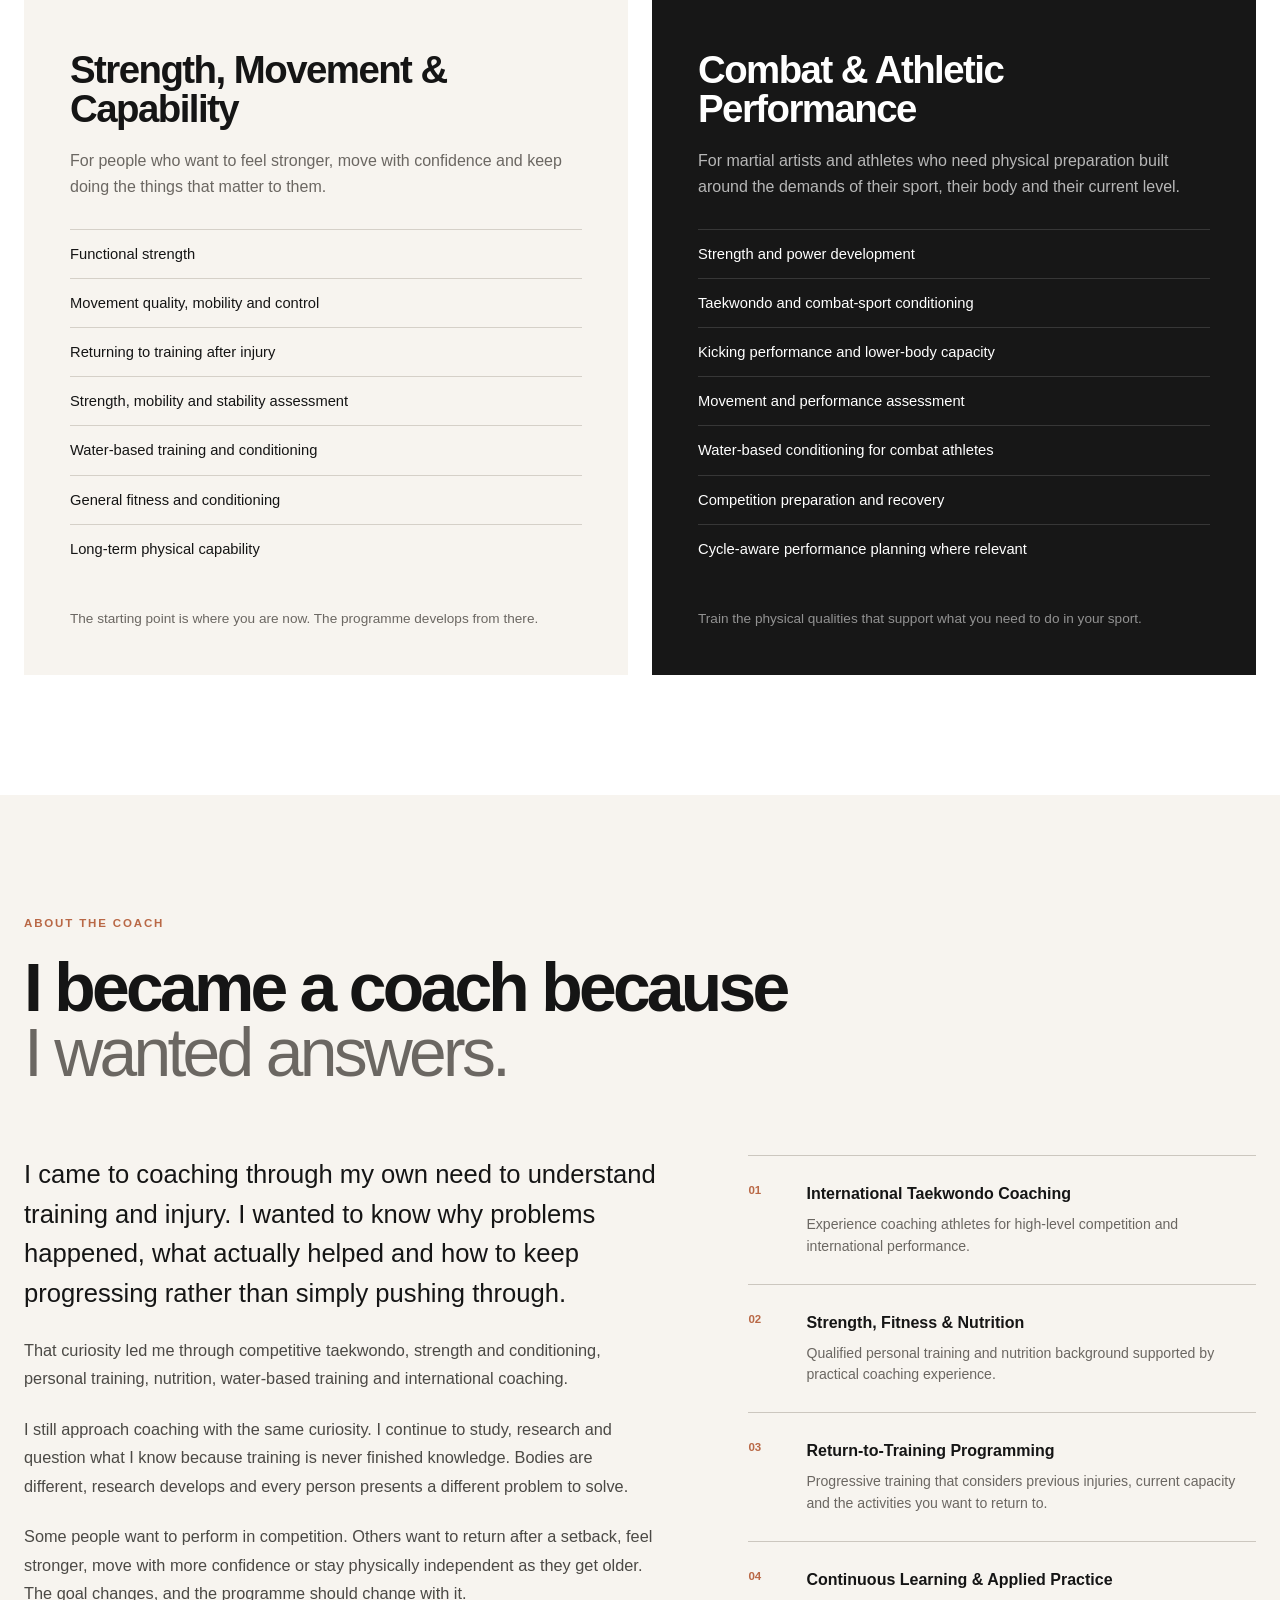
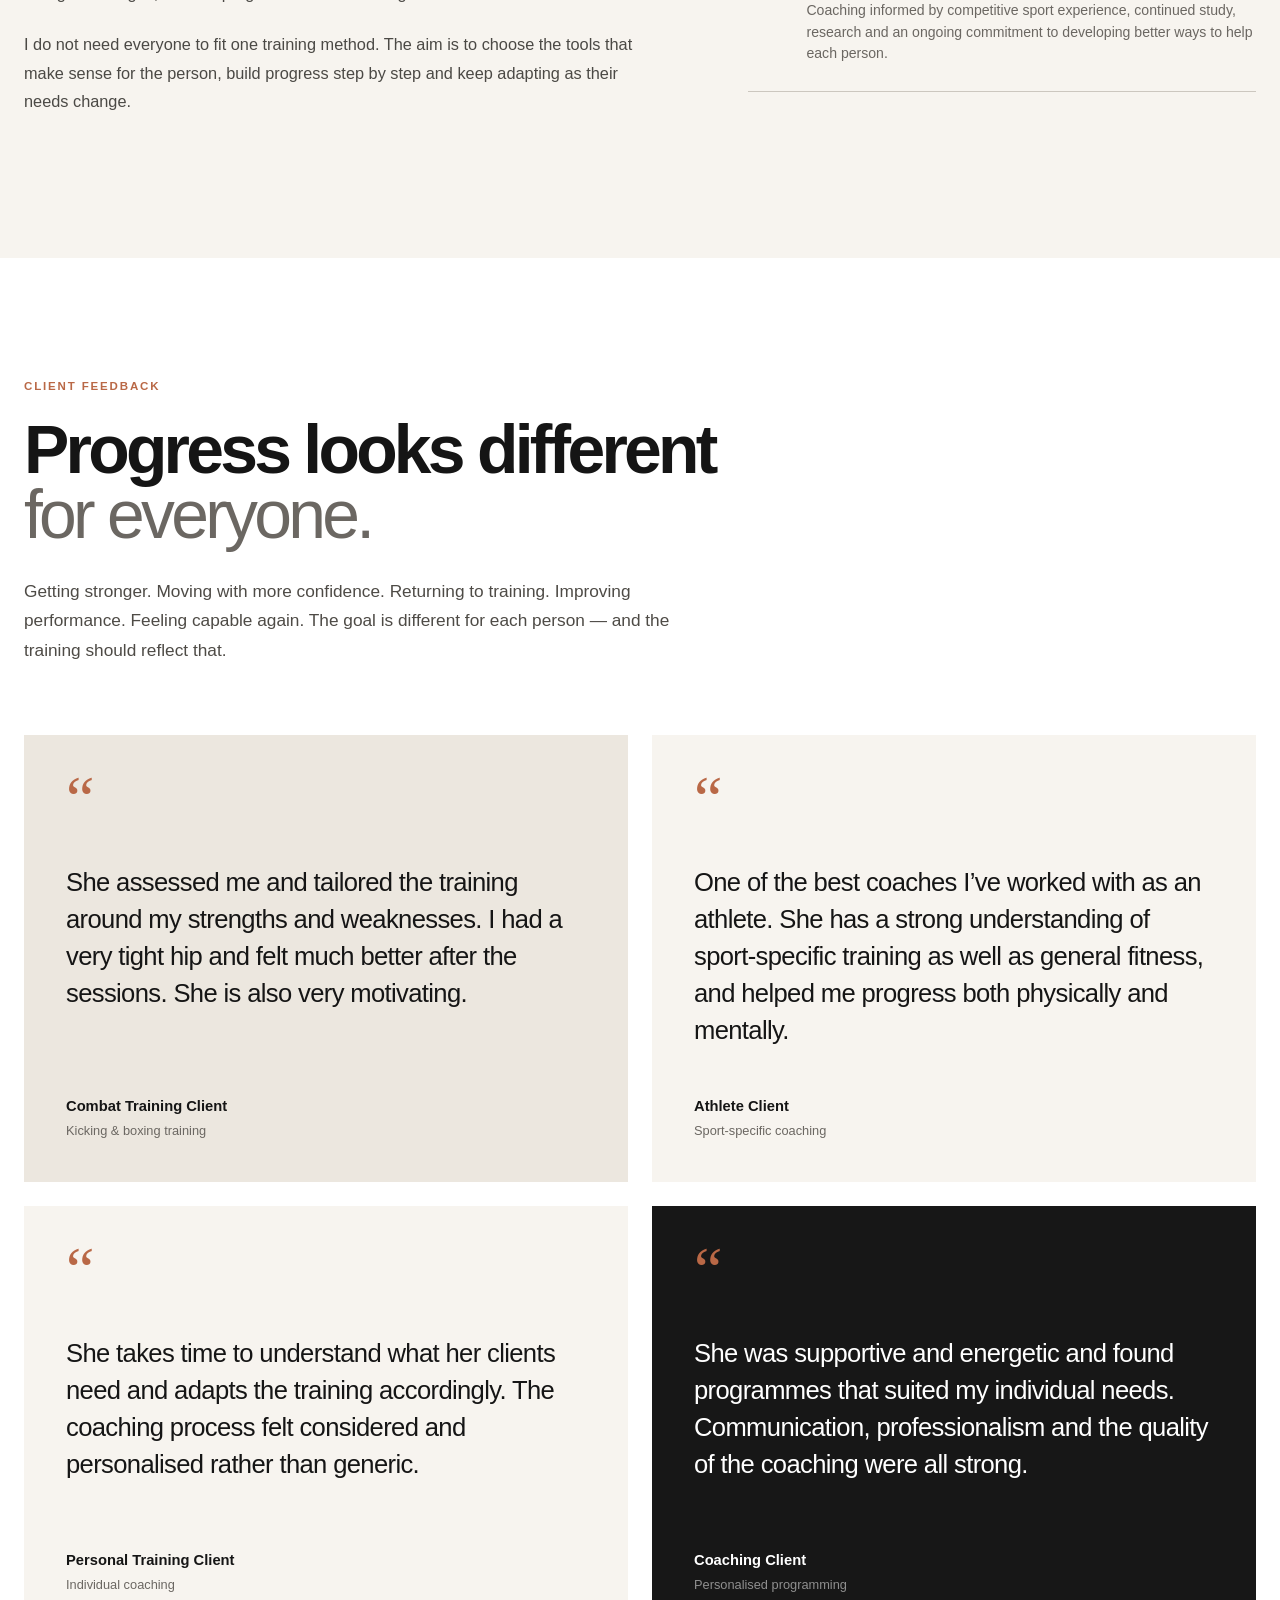
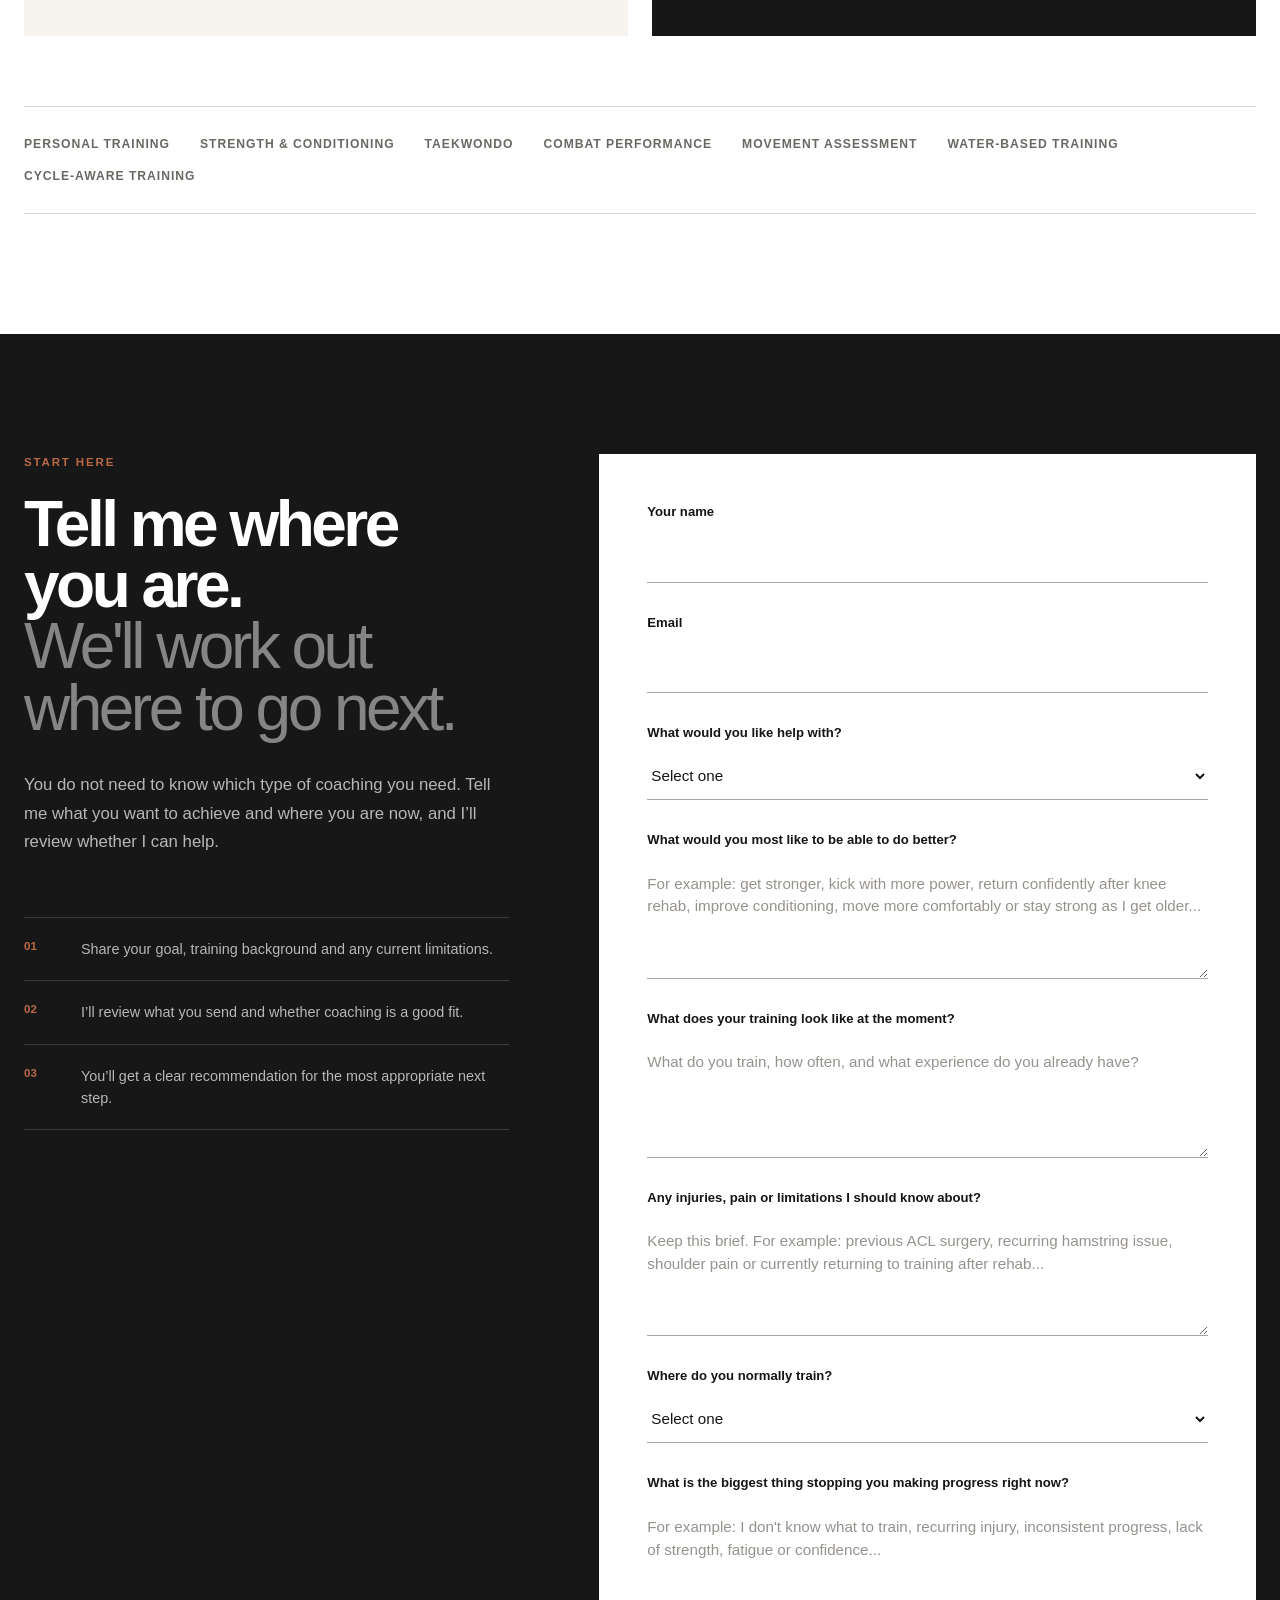
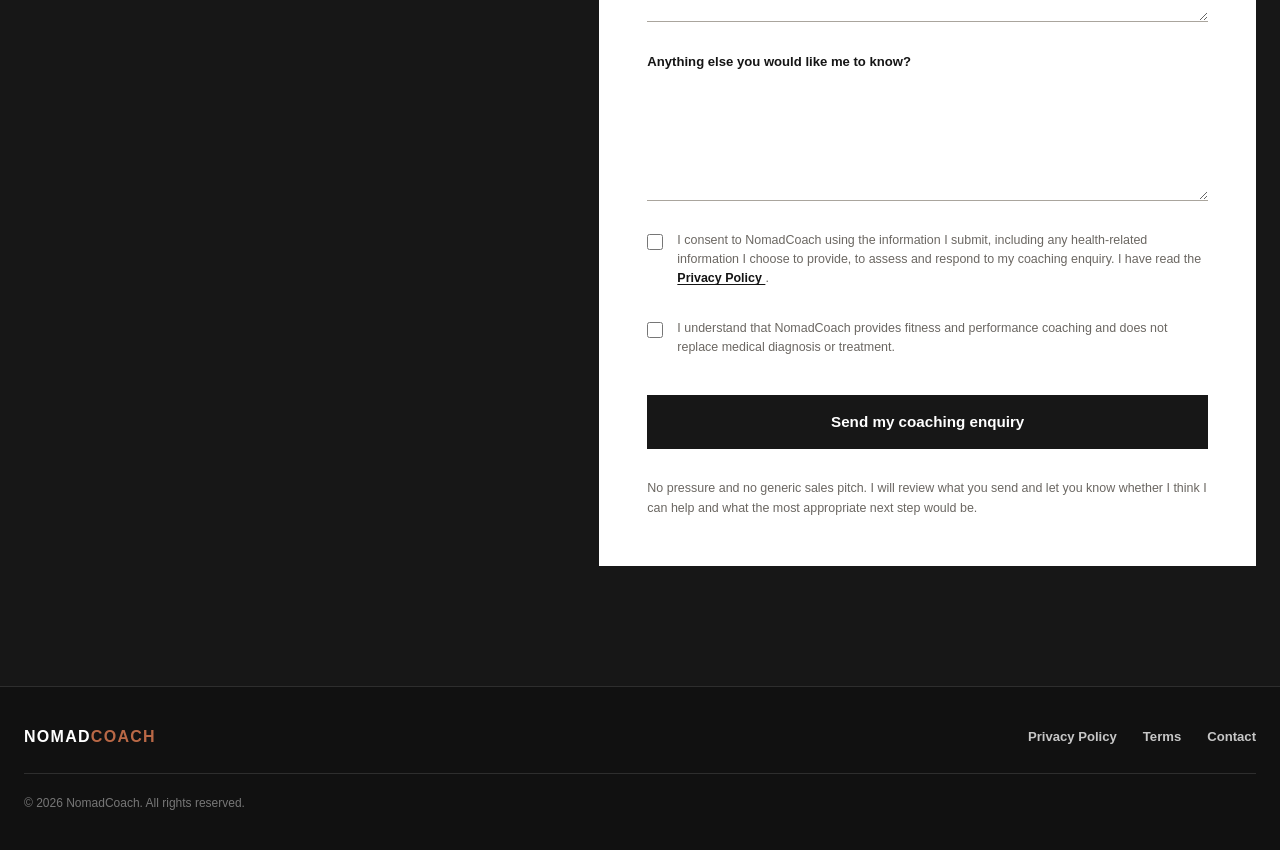
==== commit c1658d5d: "Update index.html" ====
--- a/index.html
+++ b/index.html
@@ -9,19 +9,99 @@
     content="width=device-width, initial-scale=1.0"
   >
 
-  <title>
-    NomadCoach | Strength, Movement & Performance Coaching
-  </title>
+  <title>NomadCoach | Strength, Movement & Performance Coaching</title>
 
   <meta
     name="description"
-    content="Individual coaching for strength, movement, long-term physical capability, return to training, combat-sport performance and adaptable fitness programming."
-  >
-
-  <link rel="stylesheet" href="./style.css?v=7">
-  <link rel="stylesheet" href="./legal.css?v=1">
+    content="Personalised online coaching for strength, movement, return to training and combat-sport performance. Build capability step by step with training designed around you."
+  >
+
+  <meta
+    name="robots"
+    content="index, follow"
+  >
+
+  <link
+    rel="canonical"
+    href="https://nomadcoach.net/"
+  >
+
+  <!-- Social sharing -->
+
+  <meta
+    property="og:title"
+    content="NomadCoach | Strength, Movement & Performance Coaching"
+  >
+
+  <meta
+    property="og:description"
+    content="Start where you are. Build what you need. Individual coaching for strength, movement, long-term capability and combat-sport performance."
+  >
+
+  <meta
+    property="og:type"
+    content="website"
+  >
+
+  <meta
+    property="og:url"
+    content="https://nomadcoach.net/"
+  >
+
+  <meta
+    property="og:site_name"
+    content="NomadCoach"
+  >
+
+  <meta
+    property="og:image"
+    content="https://nomadcoach.net/social-share.jpg"
+  >
+
+  <meta
+    property="og:image:width"
+    content="1200"
+  >
+
+  <meta
+    property="og:image:height"
+    content="630"
+  >
+
+  <!-- X / Twitter sharing -->
+
+  <meta
+    name="twitter:card"
+    content="summary_large_image"
+  >
+
+  <meta
+    name="twitter:title"
+    content="NomadCoach | Strength, Movement & Performance Coaching"
+  >
+
+  <meta
+    name="twitter:description"
+    content="Start where you are. Build what you need. Individual coaching for strength, movement, capability and performance."
+  >
+
+  <meta
+    name="twitter:image"
+    content="https://nomadcoach.net/social-share.jpg"
+  >
+
+  <!-- Browser colour -->
+
+  <meta
+    name="theme-color"
+    content="#F7F4EF"
+  >
+
+  <!-- Styles -->
+
+  <link rel="stylesheet" href="/style.css?v=7">
+  <link rel="stylesheet" href="/legal.css?v=1">
 </head>
-
 
 <body>
 
@@ -31,16 +111,46 @@
 
   <header class="site-header">
 
-    <a class="logo" href="#">
+    <a class="logo" href="/">
       NOMAD<span>COACH</span>
     </a>
 
-    <nav class="desktop-nav" id="site-nav">
-      <a href="#coaching">Coaching</a>
-      <a href="#about">About</a>
-      <a href="#results">Results</a>
-      <a href="#contact">Contact</a>
+
+    <nav
+      class="desktop-nav"
+      id="site-nav"
+    >
+
+      <a
+        href="/"
+        data-scroll="coaching"
+      >
+        Coaching
+      </a>
+
+      <a
+        href="/"
+        data-scroll="about"
+      >
+        About
+      </a>
+
+      <a
+        href="/"
+        data-scroll="results"
+      >
+        Results
+      </a>
+
+      <a
+        href="/"
+        data-scroll="contact"
+      >
+        Contact
+      </a>
+
     </nav>
+
 
     <button
       class="mobile-menu-button"
@@ -54,7 +164,12 @@
       <span></span>
     </button>
 
-    <a class="header-cta" href="#contact">
+
+    <a
+      class="header-cta"
+      href="/"
+      data-scroll="contact"
+    >
       Start here
     </a>
 
@@ -74,11 +189,13 @@
         <p class="eyebrow">
           STRENGTH • MOVEMENT • PERFORMANCE
         </p>
+
 
         <h1>
           Move well.
           <span>Get strong. Stay capable.</span>
         </h1>
+
 
         <p class="hero-text">
           Individual coaching for people who want to get stronger,
@@ -87,18 +204,21 @@
           by step as you do.
         </p>
 
+
         <div class="hero-buttons">
 
           <a
             class="button primary"
-            href="#coaching"
+            href="/"
+            data-scroll="coaching"
           >
             Explore coaching
           </a>
 
           <a
             class="button secondary"
-            href="#about"
+            href="/"
+            data-scroll="about"
           >
             About your coach
           </a>
@@ -109,30 +229,44 @@
         <div class="hero-proof">
 
           <div>
-            <strong>Start where you are</strong>
+
+            <strong>
+              Start where you are
+            </strong>
 
             <span>
               Your history, current capacity and goals shape
               the starting point.
             </span>
-          </div>
+
+          </div>
+
 
           <div>
-            <strong>Build what you need</strong>
+
+            <strong>
+              Build what you need
+            </strong>
 
             <span>
               Training focuses on the qualities that matter
               for you and your goals.
             </span>
-          </div>
+
+          </div>
+
 
           <div>
-            <strong>Adapt as you progress</strong>
+
+            <strong>
+              Adapt as you progress
+            </strong>
 
             <span>
               The programme develops as your strength,
               capacity and goals change.
             </span>
+
           </div>
 
         </div>
@@ -145,6 +279,7 @@
         <p class="panel-label">
           A PROGRAMME THAT MOVES WITH YOU
         </p>
+
 
         <h2>
           Assess what matters.
@@ -157,12 +292,16 @@
           <span>01</span>
 
           <div>
-            <strong>Assess</strong>
+
+            <strong>
+              Assess
+            </strong>
 
             <p>
               Look at movement, training history, current
               capacity, limitations and goals.
             </p>
+
           </div>
 
         </div>
@@ -173,12 +312,16 @@
           <span>02</span>
 
           <div>
-            <strong>Prioritise</strong>
+
+            <strong>
+              Prioritise
+            </strong>
 
             <p>
               Identify what is limiting progress and what
               deserves attention first.
             </p>
+
           </div>
 
         </div>
@@ -189,12 +332,16 @@
           <span>03</span>
 
           <div>
-            <strong>Progress</strong>
+
+            <strong>
+              Progress
+            </strong>
 
             <p>
               Build step by step and adjust the programme
               as your body, performance and goals change.
             </p>
+
           </div>
 
         </div>
@@ -224,21 +371,25 @@
           HOW I COACH
         </p>
 
+
         <h2>
           Start where you are.
           <span>Build what you need.</span>
         </h2>
 
+
         <p>
           Your training should fit your body, goals, experience
           and circumstances — not force you into a standard programme.
         </p>
+
 
         <p>
           We can build progress step by step, adjusting the plan
           as you get stronger, recover, develop new skills or your
           goals change.
         </p>
+
 
         <p>
           Depending on what you need, coaching may draw from
@@ -260,9 +411,11 @@
             01
           </p>
 
+
           <h3>
             Strength, Movement & Capability
           </h3>
+
 
           <p class="card-intro">
             For people who want to feel stronger, move with
@@ -270,8 +423,12 @@
             to them.
           </p>
 
+
           <ul>
-            <li>Functional strength</li>
+
+            <li>
+              Functional strength
+            </li>
 
             <li>
               Movement quality, mobility and control
@@ -296,7 +453,9 @@
             <li>
               Long-term physical capability
             </li>
+
           </ul>
+
 
           <p class="card-note">
             The starting point is where you are now.
@@ -314,9 +473,11 @@
             02
           </p>
 
+
           <h3>
             Combat & Athletic Performance
           </h3>
+
 
           <p class="card-intro">
             For martial artists and athletes who need physical
@@ -324,7 +485,9 @@
             their body and their current level.
           </p>
 
+
           <ul>
+
             <li>
               Strength and power development
             </li>
@@ -352,7 +515,9 @@
             <li>
               Cycle-aware performance planning where relevant
             </li>
+
           </ul>
+
 
           <p class="card-note">
             Train the physical qualities that support what
@@ -380,6 +545,7 @@
         <p class="section-label">
           ABOUT THE COACH
         </p>
+
 
         <h2>
           I became a coach because
@@ -400,11 +566,13 @@
             progressing rather than simply pushing through.
           </p>
 
+
           <p>
             That curiosity led me through competitive taekwondo,
             strength and conditioning, personal training, nutrition,
             water-based training and international coaching.
           </p>
+
 
           <p>
             I still approach coaching with the same curiosity.
@@ -414,6 +582,7 @@
             a different problem to solve.
           </p>
 
+
           <p>
             Some people want to perform in competition. Others want
             to return after a setback, feel stronger, move with more
@@ -421,6 +590,7 @@
             The goal changes, and the programme should change with it.
           </p>
 
+
           <p>
             I do not need everyone to fit one training method.
             The aim is to choose the tools that make sense for the
@@ -537,10 +707,12 @@
           CLIENT FEEDBACK
         </p>
 
+
         <h2>
           Progress looks different
           <span>for everyone.</span>
         </h2>
+
 
         <p class="results-intro">
           Getting stronger. Moving with more confidence.
@@ -560,6 +732,7 @@
             “
           </div>
 
+
           <blockquote>
             She assessed me and tailored the training around my
             strengths and weaknesses. I had a very tight hip and
@@ -567,9 +740,17 @@
             motivating.
           </blockquote>
 
+
           <div class="testimonial-meta">
-            <strong>Combat Training Client</strong>
-            <span>Kicking & boxing training</span>
+
+            <strong>
+              Combat Training Client
+            </strong>
+
+            <span>
+              Kicking & boxing training
+            </span>
+
           </div>
 
         </article>
@@ -580,6 +761,7 @@
           <div class="testimonial-mark">
             “
           </div>
+
 
           <blockquote>
             One of the best coaches I’ve worked with as an athlete.
@@ -588,9 +770,17 @@
             physically and mentally.
           </blockquote>
 
+
           <div class="testimonial-meta">
-            <strong>Athlete Client</strong>
-            <span>Sport-specific coaching</span>
+
+            <strong>
+              Athlete Client
+            </strong>
+
+            <span>
+              Sport-specific coaching
+            </span>
+
           </div>
 
         </article>
@@ -601,6 +791,7 @@
           <div class="testimonial-mark">
             “
           </div>
+
 
           <blockquote>
             She takes time to understand what her clients need and
@@ -608,9 +799,17 @@
             considered and personalised rather than generic.
           </blockquote>
 
+
           <div class="testimonial-meta">
-            <strong>Personal Training Client</strong>
-            <span>Individual coaching</span>
+
+            <strong>
+              Personal Training Client
+            </strong>
+
+            <span>
+              Individual coaching
+            </span>
+
           </div>
 
         </article>
@@ -621,6 +820,7 @@
           <div class="testimonial-mark">
             “
           </div>
+
 
           <blockquote>
             She was supportive and energetic and found programmes
@@ -629,9 +829,17 @@
             all strong.
           </blockquote>
 
+
           <div class="testimonial-meta">
-            <strong>Coaching Client</strong>
-            <span>Personalised programming</span>
+
+            <strong>
+              Coaching Client
+            </strong>
+
+            <span>
+              Personalised programming
+            </span>
+
           </div>
 
         </article>
@@ -641,19 +849,33 @@
 
       <div class="experience-strip">
 
-        <span>Personal Training</span>
-
-        <span>Strength & Conditioning</span>
-
-        <span>Taekwondo</span>
-
-        <span>Combat Performance</span>
-
-        <span>Movement Assessment</span>
-
-        <span>Water-Based Training</span>
-
-        <span>Cycle-Aware Training</span>
+        <span>
+          Personal Training
+        </span>
+
+        <span>
+          Strength & Conditioning
+        </span>
+
+        <span>
+          Taekwondo
+        </span>
+
+        <span>
+          Combat Performance
+        </span>
+
+        <span>
+          Movement Assessment
+        </span>
+
+        <span>
+          Water-Based Training
+        </span>
+
+        <span>
+          Cycle-Aware Training
+        </span>
 
       </div>
 
@@ -677,10 +899,12 @@
           START HERE
         </p>
 
+
         <h2>
           Tell me where you are.
           <span>We'll work out where to go next.</span>
         </h2>
+
 
         <p class="contact-lead">
           You do not need to know which type of coaching you need.
@@ -693,7 +917,9 @@
 
           <div>
 
-            <span>01</span>
+            <span>
+              01
+            </span>
 
             <p>
               Share your goal, training background and any
@@ -705,7 +931,9 @@
 
           <div>
 
-            <span>02</span>
+            <span>
+              02
+            </span>
 
             <p>
               I’ll review what you send and whether coaching
@@ -717,7 +945,9 @@
 
           <div>
 
-            <span>03</span>
+            <span>
+              03
+            </span>
 
             <p>
               You’ll get a clear recommendation for the most
@@ -977,16 +1207,19 @@
             >
 
             <label for="privacy-consent">
+
               I consent to NomadCoach using the information I submit,
               including any health-related information I choose to provide,
               to assess and respond to my coaching enquiry. I have read the
+
               <a
-                href="./privacy.html"
+                href="/privacy.html"
                 target="_blank"
                 rel="noopener"
               >
                 Privacy Policy
               </a>.
+
             </label>
 
           </div>
@@ -1003,9 +1236,11 @@
             >
 
             <label for="scope-consent">
+
               I understand that NomadCoach provides fitness and
               performance coaching and does not replace medical
               diagnosis or treatment.
+
             </label>
 
           </div>
@@ -1044,21 +1279,22 @@
 
       <a
         class="footer-logo"
-        href="./index.html"
+        href="/"
       >
         NOMAD<span>COACH</span>
       </a>
+
 
       <nav
         class="footer-links"
         aria-label="Footer navigation"
       >
 
-        <a href="./privacy.html">
+        <a href="/privacy.html">
           Privacy Policy
         </a>
 
-        <a href="./terms.html">
+        <a href="/terms.html">
           Terms
         </a>
 
@@ -1068,6 +1304,7 @@
 
       </nav>
 
+
       <p class="footer-copy">
         © 2026 NomadCoach. All rights reserved.
       </p>
@@ -1078,7 +1315,7 @@
 
 
   <!-- ========================================
-       MOBILE NAVIGATION
+       NAVIGATION
   ========================================= -->
 
   <script>
@@ -1089,9 +1326,13 @@
     const siteNav =
       document.querySelector("#site-nav");
 
-    const navLinks =
-      siteNav.querySelectorAll("a");
-
+    const scrollLinks =
+      document.querySelectorAll("[data-scroll]");
+
+
+    /*
+      MOBILE MENU
+    */
 
     menuButton.addEventListener("click", () => {
 
@@ -1118,9 +1359,52 @@
     });
 
 
-    navLinks.forEach((link) => {
-
-      link.addEventListener("click", () => {
+    /*
+      CLEAN ONE-PAGE SCROLLING
+
+      The links scroll to their section without
+      adding #coaching, #about, etc. to the URL.
+    */
+
+    scrollLinks.forEach((link) => {
+
+      link.addEventListener("click", (event) => {
+
+        const targetId =
+          link.dataset.scroll;
+
+        const target =
+          document.getElementById(targetId);
+
+
+        if (!target) {
+          return;
+        }
+
+
+        event.preventDefault();
+
+
+        target.scrollIntoView({
+          behavior: "smooth",
+          block: "start"
+        });
+
+
+        /*
+          Keep the browser address clean.
+        */
+
+        window.history.replaceState(
+          null,
+          "",
+          "/"
+        );
+
+
+        /*
+          Close mobile menu after selecting a link.
+        */
 
         siteNav.classList.remove("open");
 
@@ -1140,6 +1424,43 @@
 
     });
 
+
+    /*
+      If somebody arrives through an older URL such as
+      /#coaching, scroll to that section and then clean
+      the address back to nomadcoach.net/
+    */
+
+    if (window.location.hash) {
+
+      const targetId =
+        window.location.hash.substring(1);
+
+      const target =
+        document.getElementById(targetId);
+
+
+      if (target) {
+
+        window.addEventListener("load", () => {
+
+          target.scrollIntoView({
+            behavior: "auto",
+            block: "start"
+          });
+
+          window.history.replaceState(
+            null,
+            "",
+            "/"
+          );
+
+        });
+
+      }
+
+    }
+
   </script>
 
 </body>
--- a/style.css
+++ b/style.css
@@ -516,7 +516,9 @@
 
   letter-spacing: -0.055em;
 }
-
+.section-intro h2 {
+  margin-bottom: 32px;
+}
 .section-intro h2 span,
 .results-heading h2 span,
 .about-heading h2 span {
